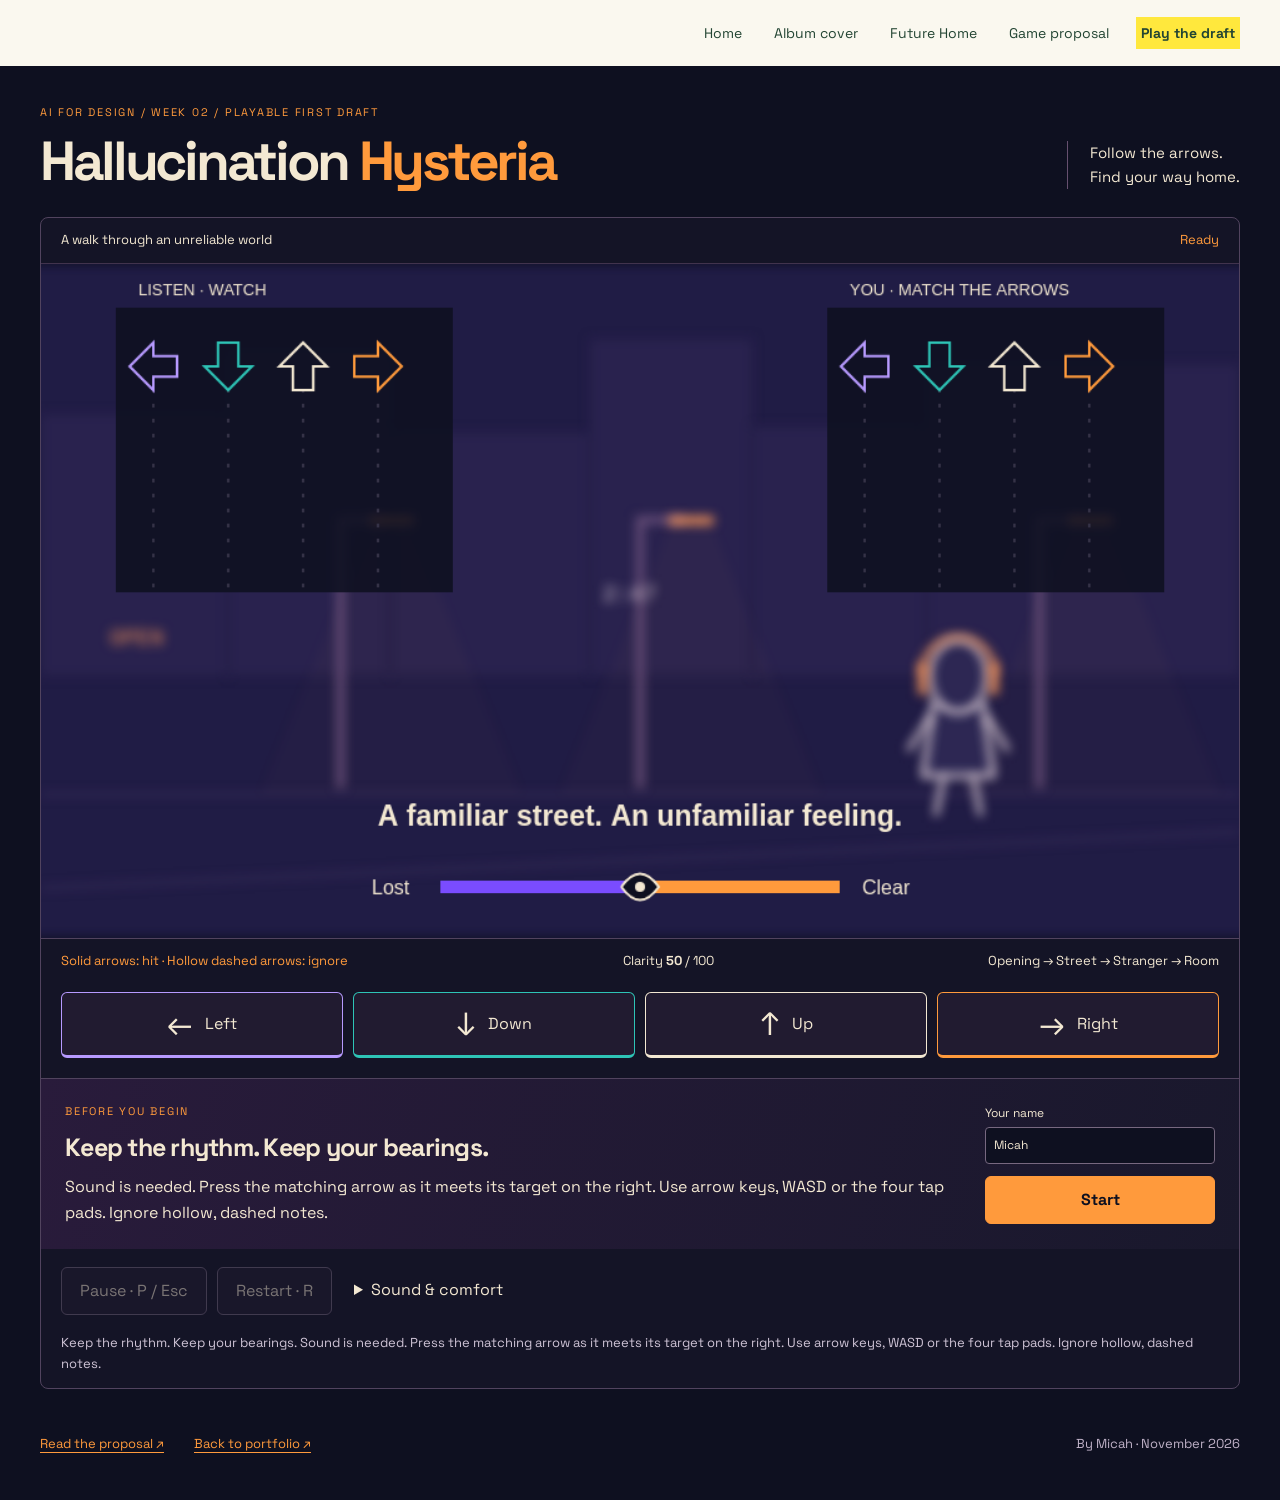
==== hallucination-hysteria-game/index.html @ 9bb0dd06 "Build audio-clock opening and Street stage with scoring and pause" ====
<!doctype html>
<html lang="en">
<head>
<meta charset="utf-8">
<meta name="viewport" content="width=device-width, initial-scale=1">
<title>Hallucination Hysteria · Play the first draft</title>
<link rel="icon" href="data:,">
<link rel="preconnect" href="https://fonts.googleapis.com">
<link rel="preconnect" href="https://fonts.gstatic.com" crossorigin>
<link href="https://fonts.googleapis.com/css2?family=Space+Grotesk:wght@400;500;700&amp;display=swap" rel="stylesheet">
<link rel="stylesheet" href="style.css">
<script defer src="rules.js"></script><script defer src="charts.js"></script><script defer src="app.js"></script>
</head>
<body>
<a class="skip" href="#game">Skip to game</a>
<nav class="portfolio" aria-label="Portfolio"><a href="../index.html">Home</a><a href="../album-cover.html">Album cover</a><a href="../future-home.html">Future Home</a><a href="../hallucination-hysteria.html">Game proposal</a><a href="index.html" aria-current="page">Play the draft</a></nav>
<main>
<header class="masthead"><div><p class="eyebrow">AI for Design / Week 02 / Playable first draft</p><h1>Hallucination <span>Hysteria</span></h1></div><p class="tagline">Follow the arrows.<br>Find your way home.</p></header>
<section id="game" aria-label="Hallucination Hysteria game">
<div class="game-top"><span id="stage-label">A walk through an unreliable world</span><span id="state-label">Ready</span></div>
<div class="stage-wrap"><canvas id="stage" width="960" height="540" aria-label="Game stage: caller on the left, your arrows on the right. Use the controls below.">A rhythm game with four arrow lanes. JavaScript and sound are needed to play.</canvas></div>
<div class="hud"><span id="judgment">Solid arrows: hit · Hollow dashed arrows: ignore</span><span>Clarity <strong id="clarity-number">50</strong> / 100</span><span id="progress">Opening → Street → Stranger → Room</span></div>
<div class="tap-pads" aria-label="Arrow controls"><button type="button" data-lane="0" aria-label="Left arrow"><span aria-hidden="true">←</span>Left</button><button type="button" data-lane="1" aria-label="Down arrow"><span aria-hidden="true">↓</span>Down</button><button type="button" data-lane="2" aria-label="Up arrow"><span aria-hidden="true">↑</span>Up</button><button type="button" data-lane="3" aria-label="Right arrow"><span aria-hidden="true">→</span>Right</button></div>
<div class="message" id="message"><div><p class="eyebrow" id="message-kicker">Before you begin</p><h2 id="message-title">Keep the rhythm. Keep your bearings.</h2><p id="message-text">Sound is needed. Press the matching arrow as it meets its target on the right. Use arrow keys, WASD or the four tap pads. Ignore hollow, dashed notes.</p></div><div class="message-actions"><label id="name-label">Your name <input id="player-name" maxlength="18" value="Micah" autocomplete="off"></label><button id="main-action" type="button" disabled>Start</button><button id="back-action" type="button" hidden>Back to title</button></div></div>
<div id="ending-credits" hidden></div>
<div class="toolbar"><button id="pause" type="button" disabled>Pause · P / Esc</button><button id="restart" type="button" disabled>Restart · R</button><details><summary>Sound &amp; comfort</summary><div class="settings"><label for="offset">Audio offset <output id="offset-value">0 ms</output><input id="offset" type="range" min="-200" max="200" step="5" value="0"></label><p>Positive values move notes later relative to the music. Adjust while paused or before playing.</p><label for="volume">Volume<input id="volume" type="range" min="0" max="100" value="55"></label><label class="check"><input id="reduced" type="checkbox"> Reduce scenery motion</label></div></details></div>
<p class="status" role="status" aria-live="polite" id="announcement"></p>
<noscript><p class="notice">Enable JavaScript to play. The concept, controls and credits below remain readable.</p></noscript>
</section>
<div id="project-content"></div>
<footer><a href="../hallucination-hysteria.html">Read the proposal ↗</a><a href="../index.html">Back to portfolio ↗</a><span>By Micah · November 2026</span></footer>
</main>
</body></html>
---- hallucination-hysteria-game/style.css ----
*{box-sizing:border-box} :root{color-scheme:dark;--night:#0e1020;--ink:#f3e8d2;--orange:#ff9a3c;--violet:#b79aff;--teal:#2ec4b6} body{margin:0;background:var(--night);color:var(--ink);font:16px/1.6 'Space Grotesk',system-ui,sans-serif} a{color:var(--orange);text-underline-offset:4px}button,input{font:inherit}button,summary{cursor:pointer}button{min-height:46px;background:#211b30;border:1px solid #776880;color:var(--ink);padding:10px 18px;border-radius:6px}button:hover:not(:disabled){border-color:var(--orange);background:#382638}button:disabled{opacity:.45;cursor:not-allowed}button:focus-visible,a:focus-visible,input:focus-visible,summary:focus-visible{outline:3px solid var(--teal);outline-offset:4px}[hidden]{display:none!important}.skip{position:fixed;top:-80px;z-index:50;background:var(--night);padding:12px}.skip:focus{top:0}.portfolio{display:flex;flex-wrap:wrap;justify-content:flex-end;gap:8px 22px;padding:17px max(24px,calc((100vw - 1200px)/2));background:#faf8ef;font-size:14px}.portfolio a{color:#234533;text-decoration:none;padding:5px}.portfolio a[aria-current]{background:#ffe83d;font-weight:700}main{width:min(1200px,calc(100% - 48px));margin:auto}.masthead{display:flex;justify-content:space-between;align-items:end;gap:24px;padding:38px 0 28px}.eyebrow{font-size:11px;text-transform:uppercase;letter-spacing:.16em;color:var(--orange);margin:0 0 12px}h1{font-size:clamp(32px,4.3vw,62px);letter-spacing:-.06em;line-height:1;margin:0}h1 span{color:var(--orange)}.tagline{margin:0;border-left:1px solid #66506f;padding-left:22px;font-size:15px}h2{font-size:25px;line-height:1.2;letter-spacing:-.03em;margin:0 0 12px}p{margin:0 0 16px}#game{border:1px solid #51435e;border-radius:8px;background:#141426;overflow:hidden}.game-top{display:flex;justify-content:space-between;gap:12px;padding:12px 20px;font-size:13px;border-bottom:1px solid #41334d}#state-label{color:var(--orange)}.stage-wrap{aspect-ratio:16/9;background:#0e1020}canvas{display:block;width:100%;height:100%}.hud{display:flex;justify-content:space-between;flex-wrap:wrap;gap:8px 16px;padding:12px 20px;border-top:1px solid #51435e;font-size:13px}#judgment{color:var(--orange)}.tap-pads{display:grid;grid-template-columns:repeat(4,1fr);gap:10px;padding:8px 20px 20px}.tap-pads button{touch-action:none;user-select:none;min-height:66px;display:flex;justify-content:center;align-items:center;gap:12px;border-bottom-width:3px}.tap-pads span{font-size:32px;line-height:1}.tap-pads button:nth-child(1){border-color:var(--violet)}.tap-pads button:nth-child(2){border-color:var(--teal)}.tap-pads button:nth-child(3){border-color:var(--ink)}.tap-pads button:nth-child(4){border-color:var(--orange)}.tap-pads button.held{background:#51405e;transform:translateY(2px)}.message{padding:24px;background:linear-gradient(110deg,#291b3b,#19182c);display:grid;grid-template-columns:1fr 230px;gap:30px;border-top:1px solid #51435e}.message p:last-child{margin:0}.message-actions{display:flex;flex-direction:column;justify-content:center;gap:12px}#main-action{background:var(--orange);color:var(--night);border-color:var(--orange);font-weight:700}#name-label{font-size:12px}#player-name{display:block;width:100%;background:#0e1020;color:var(--ink);border:1px solid #776880;border-radius:4px;padding:8px;margin-top:4px}.toolbar{display:flex;flex-wrap:wrap;align-items:flex-start;gap:10px;padding:18px 20px}.toolbar details{flex:1;min-width:180px}.toolbar summary{padding:10px 12px}.settings{padding:16px;background:#21172d;max-width:440px}.settings label{display:block}.settings input[type=range]{width:100%;accent-color:var(--orange);min-height:36px}.settings p{font-size:12px;color:#cfc4d6}.check{display:flex!important;gap:10px;align-items:center}#offset-value{float:right}.status{font-size:13px;margin:0;padding:0 20px 14px;color:#cfc4d6}.notice{padding:20px}.project-grid{display:grid;grid-template-columns:1fr 1fr;gap:30px;margin:55px 0}.project-grid section{border-top:1px solid #51435e;padding-top:24px;min-width:0}.project-grid p,.project-grid li{color:#d6ccdf}.placeholder{border:1px dashed #a88dbc;padding:18px;background:#21172d}.credits{padding:24px;background:#171728;border:1px solid #51435e;margin:24px 0;overflow-wrap:anywhere}.credits p{font-size:14px;margin:8px 0}.credits small{color:#cfc4d6}#ending-credits{margin:20px}footer{display:flex;flex-wrap:wrap;gap:18px 30px;margin:45px 0;font-size:13px}footer span{margin-left:auto;color:#bfb1c7}@media(max-width:600px){main{width:calc(100% - 24px)}.portfolio{justify-content:flex-start;padding:12px;gap:4px 10px;font-size:12px}.masthead{display:block;padding:26px 0 20px}.tagline{display:none}h1{font-size:36px}h1 span{display:block}.game-top{padding:10px;font-size:12px}.hud{padding:10px;font-size:12px}.hud #progress{width:100%}.tap-pads{gap:6px;padding:6px 10px 12px}.tap-pads button{padding:6px;min-height:66px;flex-direction:column;gap:2px;font-size:12px}.tap-pads span{font-size:28px}.message{display:block;padding:18px}.message-actions{margin-top:20px}h2{font-size:22px}.toolbar{padding:12px;gap:8px}.toolbar button{font-size:13px;padding:8px 12px}.project-grid{grid-template-columns:1fr;gap:26px;margin:35px 0}footer span{margin:0}.eyebrow{font-size:10px}}@media(prefers-reduced-motion:reduce){*{scroll-behavior:auto!important}}
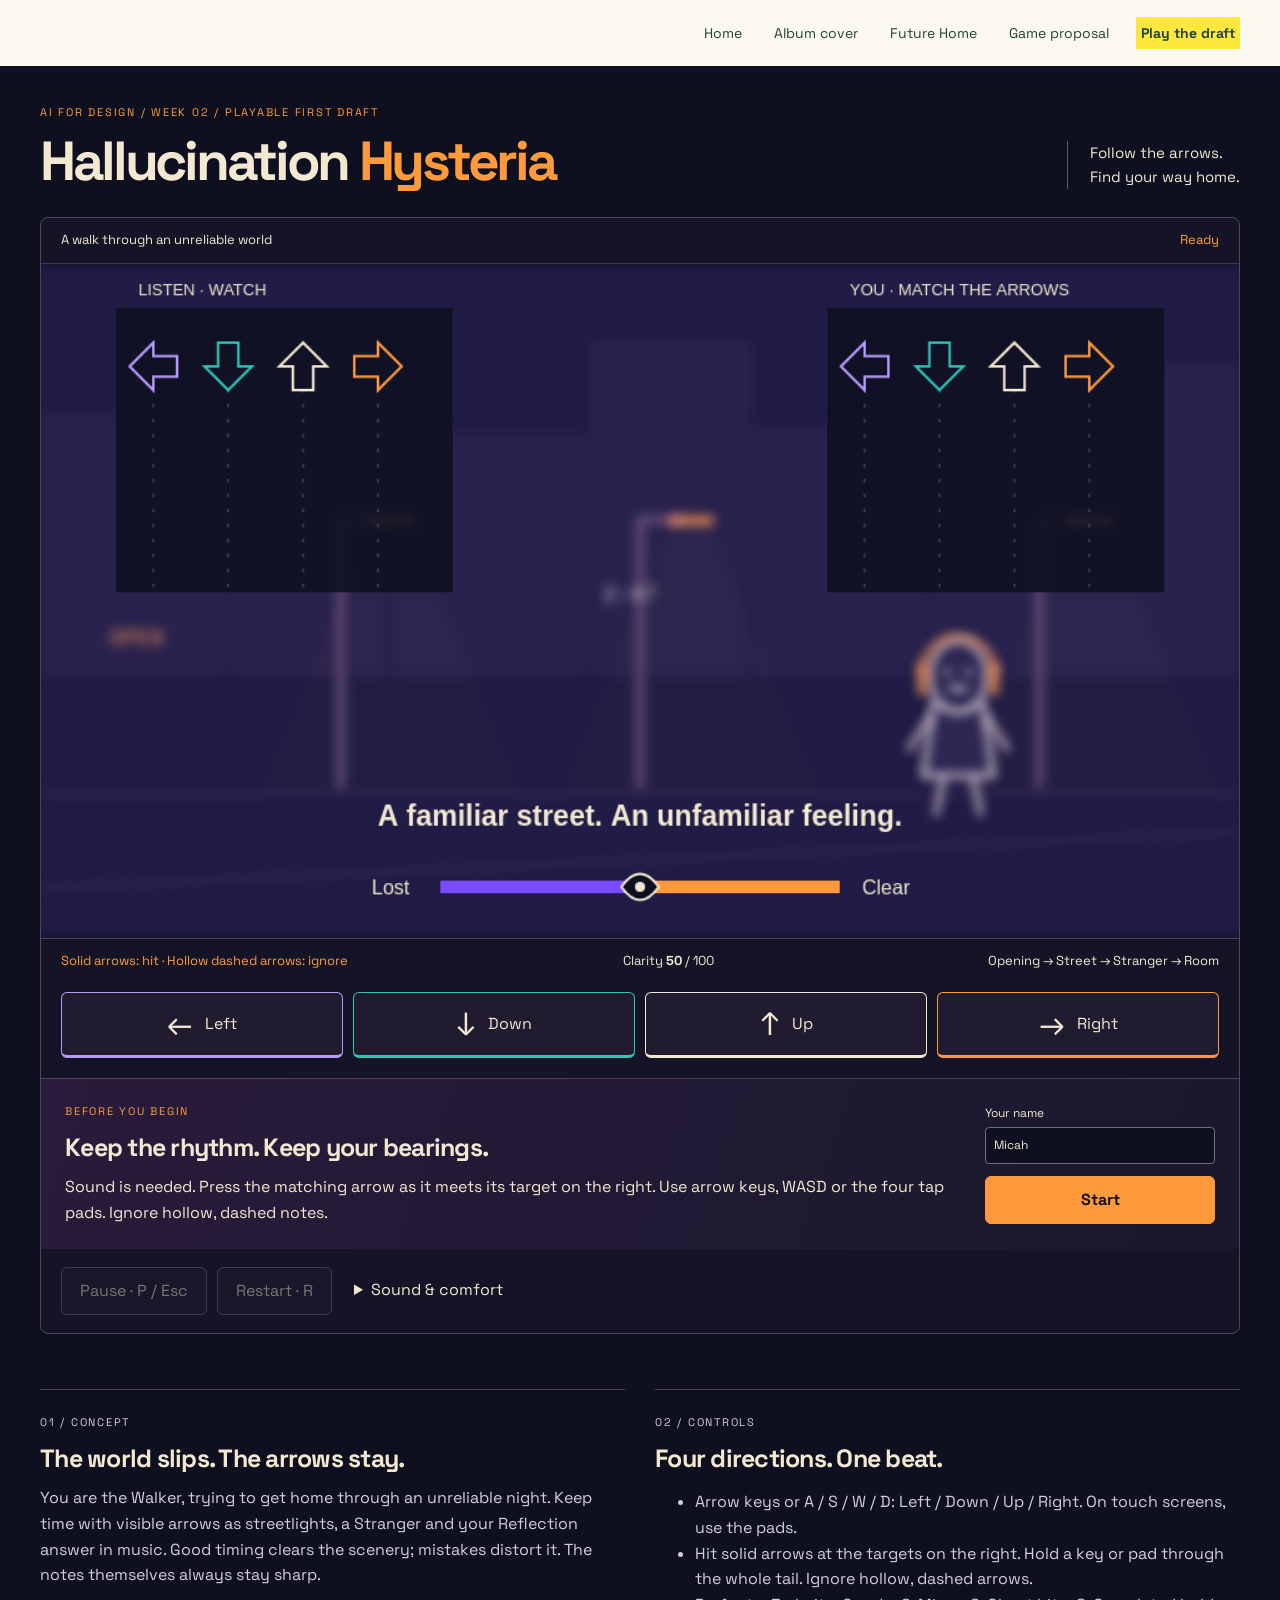
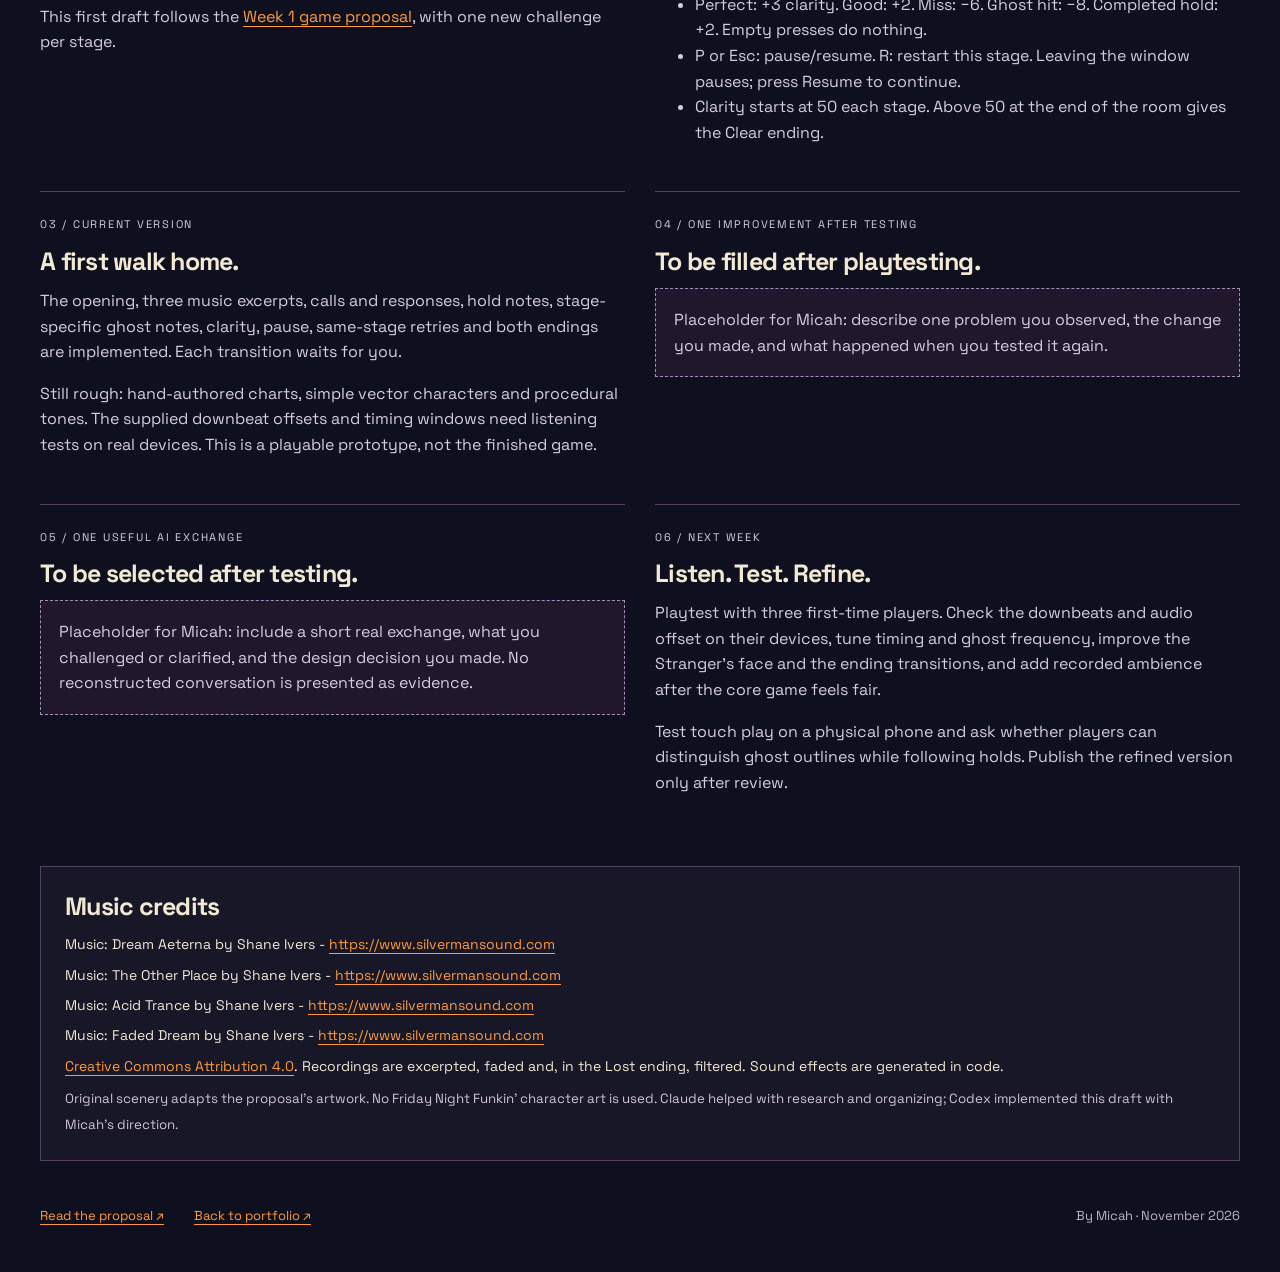
==== commit 604ebd8a: "Integrate Week 2 project page, portfolio links and verified local checks" ====
--- a/hallucination-hysteria-game/index.html
+++ b/hallucination-hysteria-game/index.html
@@ -20,14 +20,27 @@
 <div class="game-top"><span id="stage-label">A walk through an unreliable world</span><span id="state-label">Ready</span></div>
 <div class="stage-wrap"><canvas id="stage" width="960" height="540" aria-label="Game stage: caller on the left, your arrows on the right. Use the controls below.">A rhythm game with four arrow lanes. JavaScript and sound are needed to play.</canvas></div>
 <div class="hud"><span id="judgment">Solid arrows: hit · Hollow dashed arrows: ignore</span><span>Clarity <strong id="clarity-number">50</strong> / 100</span><span id="progress">Opening → Street → Stranger → Room</span></div>
-<div class="tap-pads" aria-label="Arrow controls"><button type="button" data-lane="0" aria-label="Left arrow"><span aria-hidden="true">←</span>Left</button><button type="button" data-lane="1" aria-label="Down arrow"><span aria-hidden="true">↓</span>Down</button><button type="button" data-lane="2" aria-label="Up arrow"><span aria-hidden="true">↑</span>Up</button><button type="button" data-lane="3" aria-label="Right arrow"><span aria-hidden="true">→</span>Right</button></div>
+<div class="tap-pads" role="group" aria-label="Arrow controls"><button type="button" data-lane="0" aria-label="Left arrow"><span aria-hidden="true">←</span>Left</button><button type="button" data-lane="1" aria-label="Down arrow"><span aria-hidden="true">↓</span>Down</button><button type="button" data-lane="2" aria-label="Up arrow"><span aria-hidden="true">↑</span>Up</button><button type="button" data-lane="3" aria-label="Right arrow"><span aria-hidden="true">→</span>Right</button></div>
 <div class="message" id="message"><div><p class="eyebrow" id="message-kicker">Before you begin</p><h2 id="message-title">Keep the rhythm. Keep your bearings.</h2><p id="message-text">Sound is needed. Press the matching arrow as it meets its target on the right. Use arrow keys, WASD or the four tap pads. Ignore hollow, dashed notes.</p></div><div class="message-actions"><label id="name-label">Your name <input id="player-name" maxlength="18" value="Micah" autocomplete="off"></label><button id="main-action" type="button" disabled>Start</button><button id="back-action" type="button" hidden>Back to title</button></div></div>
 <div id="ending-credits" hidden></div>
-<div class="toolbar"><button id="pause" type="button" disabled>Pause · P / Esc</button><button id="restart" type="button" disabled>Restart · R</button><details><summary>Sound &amp; comfort</summary><div class="settings"><label for="offset">Audio offset <output id="offset-value">0 ms</output><input id="offset" type="range" min="-200" max="200" step="5" value="0"></label><p>Positive values move notes later relative to the music. Adjust while paused or before playing.</p><label for="volume">Volume<input id="volume" type="range" min="0" max="100" value="55"></label><label class="check"><input id="reduced" type="checkbox"> Reduce scenery motion</label></div></details></div>
+<div class="toolbar"><button id="pause" type="button" disabled>Pause · P / Esc</button><button id="restart" type="button" disabled>Restart · R</button><details><summary>Sound &amp; comfort</summary><div class="settings"><output id="offset-value" for="offset">0 ms</output><label for="offset">Audio offset<input id="offset" type="range" min="-200" max="200" step="5" value="0"></label><p>Positive values move notes later relative to the music. Adjust while paused or before playing.</p><label for="volume">Volume<input id="volume" type="range" min="0" max="100" value="55"></label><label class="check"><input id="reduced" type="checkbox"> Reduce scenery motion</label></div></details></div>
 <p class="status" role="status" aria-live="polite" id="announcement"></p>
 <noscript><p class="notice">Enable JavaScript to play. The concept, controls and credits below remain readable.</p></noscript>
 </section>
-<div id="project-content"></div>
+<div class="project-grid">
+<section><p class="eyebrow">01 / Concept</p><h2>The world slips. The arrows stay.</h2><p>You are the Walker, trying to get home through an unreliable night. Keep time with visible arrows as streetlights, a Stranger and your Reflection answer in music. Good timing clears the scenery; mistakes distort it. The notes themselves always stay sharp.</p><p>This first draft follows the <a href="../hallucination-hysteria.html">Week 1 game proposal</a>, with one new challenge per stage.</p></section>
+<section><p class="eyebrow">02 / Controls</p><h2>Four directions. One beat.</h2><ul><li>Arrow keys or A / S / W / D: Left / Down / Up / Right. On touch screens, use the pads.</li><li>Hit solid arrows at the targets on the right. Hold a key or pad through the whole tail. Ignore hollow, dashed arrows.</li><li>Perfect: +3 clarity. Good: +2. Miss: −6. Ghost hit: −8. Completed hold: +2. Empty presses do nothing.</li><li>P or Esc: pause/resume. R: restart this stage. Leaving the window pauses; press Resume to continue.</li><li>Clarity starts at 50 each stage. Above 50 at the end of the room gives the Clear ending.</li></ul></section>
+<section><p class="eyebrow">03 / Current version</p><h2>A first walk home.</h2><p>The opening, three music excerpts, calls and responses, hold notes, stage-specific ghost notes, clarity, pause, same-stage retries and both endings are implemented. Each transition waits for you.</p><p>Still rough: hand-authored charts, simple vector characters and procedural tones. The supplied downbeat offsets and timing windows need listening tests on real devices. This is a playable prototype, not the finished game.</p></section>
+<section><p class="eyebrow">04 / One improvement after testing</p><h2>To be filled after playtesting.</h2><p class="placeholder">Placeholder for Micah: describe one problem you observed, the change you made, and what happened when you tested it again.</p></section>
+<section><p class="eyebrow">05 / One useful AI exchange</p><h2>To be selected after testing.</h2><p class="placeholder">Placeholder for Micah: include a short real exchange, what you challenged or clarified, and the design decision you made. No reconstructed conversation is presented as evidence.</p></section>
+<section><p class="eyebrow">06 / Next week</p><h2>Listen. Test. Refine.</h2><p>Playtest with three first-time players. Check the downbeats and audio offset on their devices, tune timing and ghost frequency, improve the Stranger’s face and the ending transitions, and add recorded ambience after the core game feels fair.</p><p>Test touch play on a physical phone and ask whether players can distinguish ghost outlines while following holds. Publish the refined version only after review.</p></section>
+</div><section class="credits" id="music-credits"><h2>Music credits</h2>
+<p>Music: Dream Aeterna by Shane Ivers - <a href="https://www.silvermansound.com">https://www.silvermansound.com</a></p>
+<p>Music: The Other Place by Shane Ivers - <a href="https://www.silvermansound.com">https://www.silvermansound.com</a></p>
+<p>Music: Acid Trance by Shane Ivers - <a href="https://www.silvermansound.com">https://www.silvermansound.com</a></p>
+<p>Music: Faded Dream by Shane Ivers - <a href="https://www.silvermansound.com">https://www.silvermansound.com</a></p>
+<p><a href="https://creativecommons.org/licenses/by/4.0/">Creative Commons Attribution 4.0</a>. Recordings are excerpted, faded and, in the Lost ending, filtered. Sound effects are generated in code.</p>
+<small>Original scenery adapts the proposal’s artwork. No Friday Night Funkin’ character art is used. Claude helped with research and organizing; Codex implemented this draft with Micah’s direction.</small></section>
 <footer><a href="../hallucination-hysteria.html">Read the proposal ↗</a><a href="../index.html">Back to portfolio ↗</a><span>By Micah · November 2026</span></footer>
 </main>
 </body></html>
--- a/hallucination-hysteria-game/style.css
+++ b/hallucination-hysteria-game/style.css
@@ -1 +1,3 @@
 *{box-sizing:border-box} :root{color-scheme:dark;--night:#0e1020;--ink:#f3e8d2;--orange:#ff9a3c;--violet:#b79aff;--teal:#2ec4b6} body{margin:0;background:var(--night);color:var(--ink);font:16px/1.6 'Space Grotesk',system-ui,sans-serif} a{color:var(--orange);text-underline-offset:4px}button,input{font:inherit}button,summary{cursor:pointer}button{min-height:46px;background:#211b30;border:1px solid #776880;color:var(--ink);padding:10px 18px;border-radius:6px}button:hover:not(:disabled){border-color:var(--orange);background:#382638}button:disabled{opacity:.45;cursor:not-allowed}button:focus-visible,a:focus-visible,input:focus-visible,summary:focus-visible{outline:3px solid var(--teal);outline-offset:4px}[hidden]{display:none!important}.skip{position:fixed;top:-80px;z-index:50;background:var(--night);padding:12px}.skip:focus{top:0}.portfolio{display:flex;flex-wrap:wrap;justify-content:flex-end;gap:8px 22px;padding:17px max(24px,calc((100vw - 1200px)/2));background:#faf8ef;font-size:14px}.portfolio a{color:#234533;text-decoration:none;padding:5px}.portfolio a[aria-current]{background:#ffe83d;font-weight:700}main{width:min(1200px,calc(100% - 48px));margin:auto}.masthead{display:flex;justify-content:space-between;align-items:end;gap:24px;padding:38px 0 28px}.eyebrow{font-size:11px;text-transform:uppercase;letter-spacing:.16em;color:var(--orange);margin:0 0 12px}h1{font-size:clamp(32px,4.3vw,62px);letter-spacing:-.06em;line-height:1;margin:0}h1 span{color:var(--orange)}.tagline{margin:0;border-left:1px solid #66506f;padding-left:22px;font-size:15px}h2{font-size:25px;line-height:1.2;letter-spacing:-.03em;margin:0 0 12px}p{margin:0 0 16px}#game{border:1px solid #51435e;border-radius:8px;background:#141426;overflow:hidden}.game-top{display:flex;justify-content:space-between;gap:12px;padding:12px 20px;font-size:13px;border-bottom:1px solid #41334d}#state-label{color:var(--orange)}.stage-wrap{aspect-ratio:16/9;background:#0e1020}canvas{display:block;width:100%;height:100%}.hud{display:flex;justify-content:space-between;flex-wrap:wrap;gap:8px 16px;padding:12px 20px;border-top:1px solid #51435e;font-size:13px}#judgment{color:var(--orange)}.tap-pads{display:grid;grid-template-columns:repeat(4,1fr);gap:10px;padding:8px 20px 20px}.tap-pads button{touch-action:none;user-select:none;min-height:66px;display:flex;justify-content:center;align-items:center;gap:12px;border-bottom-width:3px}.tap-pads span{font-size:32px;line-height:1}.tap-pads button:nth-child(1){border-color:var(--violet)}.tap-pads button:nth-child(2){border-color:var(--teal)}.tap-pads button:nth-child(3){border-color:var(--ink)}.tap-pads button:nth-child(4){border-color:var(--orange)}.tap-pads button.held{background:#51405e;transform:translateY(2px)}.message{padding:24px;background:linear-gradient(110deg,#291b3b,#19182c);display:grid;grid-template-columns:1fr 230px;gap:30px;border-top:1px solid #51435e}.message p:last-child{margin:0}.message-actions{display:flex;flex-direction:column;justify-content:center;gap:12px}#main-action{background:var(--orange);color:var(--night);border-color:var(--orange);font-weight:700}#name-label{font-size:12px}#player-name{display:block;width:100%;background:#0e1020;color:var(--ink);border:1px solid #776880;border-radius:4px;padding:8px;margin-top:4px}.toolbar{display:flex;flex-wrap:wrap;align-items:flex-start;gap:10px;padding:18px 20px}.toolbar details{flex:1;min-width:180px}.toolbar summary{padding:10px 12px}.settings{padding:16px;background:#21172d;max-width:440px}.settings label{display:block}.settings input[type=range]{width:100%;accent-color:var(--orange);min-height:36px}.settings p{font-size:12px;color:#cfc4d6}.check{display:flex!important;gap:10px;align-items:center}#offset-value{float:right}.status{font-size:13px;margin:0;padding:0 20px 14px;color:#cfc4d6}.notice{padding:20px}.project-grid{display:grid;grid-template-columns:1fr 1fr;gap:30px;margin:55px 0}.project-grid section{border-top:1px solid #51435e;padding-top:24px;min-width:0}.project-grid p,.project-grid li{color:#d6ccdf}.placeholder{border:1px dashed #a88dbc;padding:18px;background:#21172d}.credits{padding:24px;background:#171728;border:1px solid #51435e;margin:24px 0;overflow-wrap:anywhere}.credits p{font-size:14px;margin:8px 0}.credits small{color:#cfc4d6}#ending-credits{margin:20px}footer{display:flex;flex-wrap:wrap;gap:18px 30px;margin:45px 0;font-size:13px}footer span{margin-left:auto;color:#bfb1c7}@media(max-width:600px){main{width:calc(100% - 24px)}.portfolio{justify-content:flex-start;padding:12px;gap:4px 10px;font-size:12px}.masthead{display:block;padding:26px 0 20px}.tagline{display:none}h1{font-size:36px}h1 span{display:block}.game-top{padding:10px;font-size:12px}.hud{padding:10px;font-size:12px}.hud #progress{width:100%}.tap-pads{gap:6px;padding:6px 10px 12px}.tap-pads button{padding:6px;min-height:66px;flex-direction:column;gap:2px;font-size:12px}.tap-pads span{font-size:28px}.message{display:block;padding:18px}.message-actions{margin-top:20px}h2{font-size:22px}.toolbar{padding:12px;gap:8px}.toolbar button{font-size:13px;padding:8px 12px}.project-grid{grid-template-columns:1fr;gap:26px;margin:35px 0}footer span{margin:0}.eyebrow{font-size:10px}}@media(prefers-reduced-motion:reduce){*{scroll-behavior:auto!important}}
+
+#game{scroll-margin-top:12px}.status{position:absolute;width:1px;height:1px;margin:-1px;padding:0;overflow:hidden;clip-path:inset(50%);white-space:nowrap}
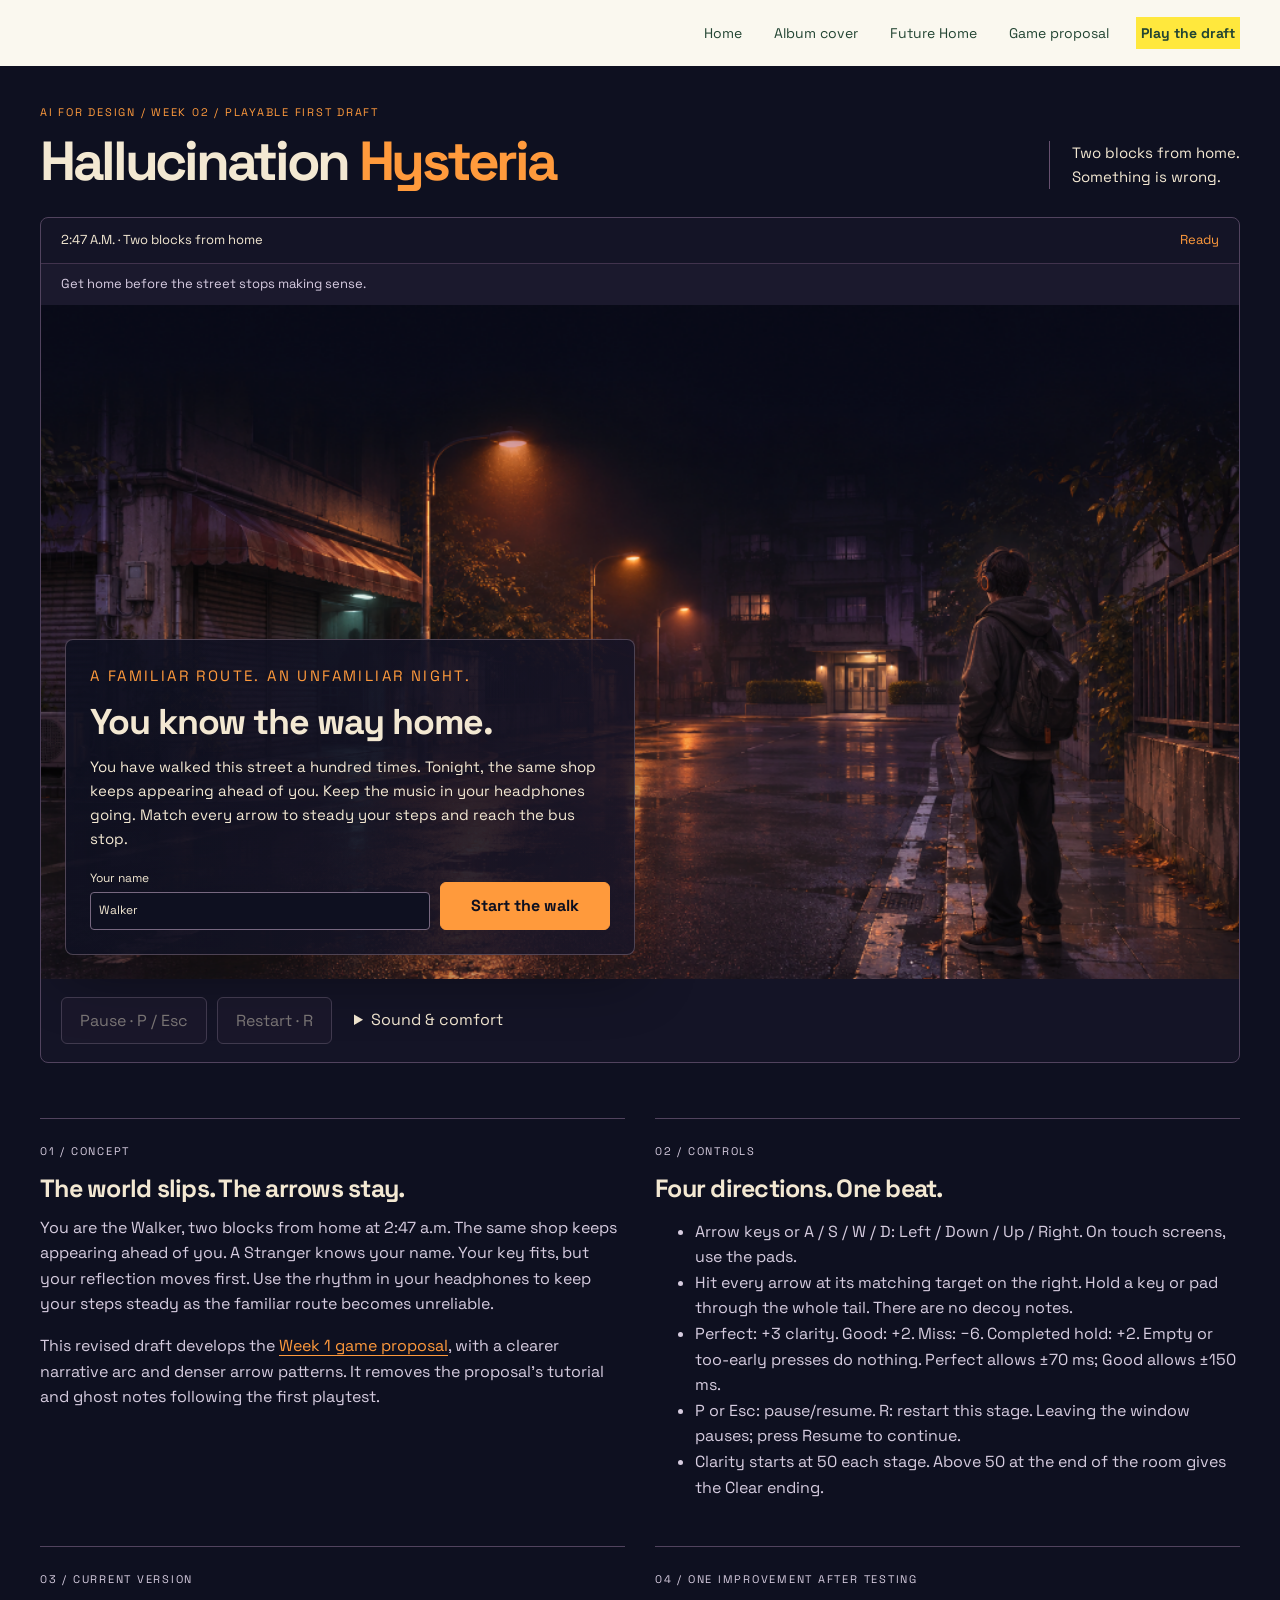
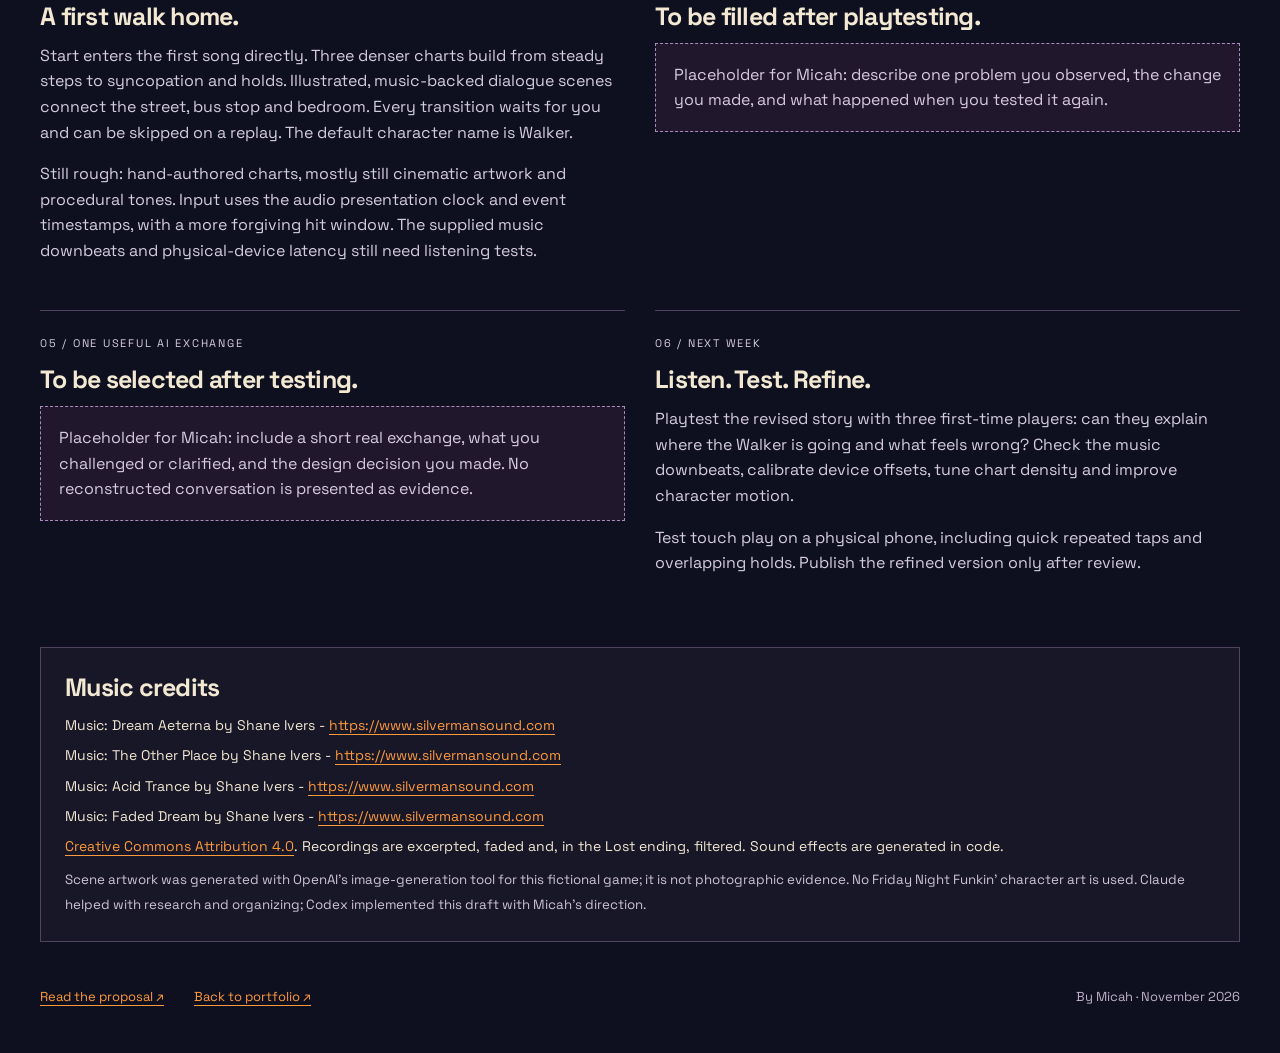
==== commit b286c475: "Revise game story, cinematic scenes and rhythm pacing" ====
--- a/hallucination-hysteria-game/index.html
+++ b/hallucination-hysteria-game/index.html
@@ -1,4 +1,4 @@
-<!doctype html>
+<!DOCTYPE html>
 <html lang="en">
 <head>
 <meta charset="utf-8">
@@ -15,32 +15,32 @@
 <a class="skip" href="#game">Skip to game</a>
 <nav class="portfolio" aria-label="Portfolio"><a href="../index.html">Home</a><a href="../album-cover.html">Album cover</a><a href="../future-home.html">Future Home</a><a href="../hallucination-hysteria.html">Game proposal</a><a href="index.html" aria-current="page">Play the draft</a></nav>
 <main>
-<header class="masthead"><div><p class="eyebrow">AI for Design / Week 02 / Playable first draft</p><h1>Hallucination <span>Hysteria</span></h1></div><p class="tagline">Follow the arrows.<br>Find your way home.</p></header>
+<header class="masthead"><div><p class="eyebrow">AI for Design / Week 02 / Playable first draft</p><h1>Hallucination <span>Hysteria</span></h1></div><p class="tagline">Two blocks from home.<br>Something is wrong.</p></header>
 <section id="game" aria-label="Hallucination Hysteria game">
-<div class="game-top"><span id="stage-label">A walk through an unreliable world</span><span id="state-label">Ready</span></div>
-<div class="stage-wrap"><canvas id="stage" width="960" height="540" aria-label="Game stage: caller on the left, your arrows on the right. Use the controls below.">A rhythm game with four arrow lanes. JavaScript and sound are needed to play.</canvas></div>
-<div class="hud"><span id="judgment">Solid arrows: hit · Hollow dashed arrows: ignore</span><span>Clarity <strong id="clarity-number">50</strong> / 100</span><span id="progress">Opening → Street → Stranger → Room</span></div>
+<div class="game-top"><span id="stage-label">2:47 A.M. · Two blocks from home</span><span id="state-label">Ready</span></div>
+<p class="objective" id="objective">Get home before the street stops making sense.</p><div class="stage-wrap"><canvas role="img" id="stage" width="960" height="540" aria-label="Game stage: caller on the left, your arrows on the right. Use the controls below.">A rhythm game with four arrow lanes. JavaScript and sound are needed to play.</canvas><div class="message" id="message"><div><p class="eyebrow" id="message-kicker">Before you begin</p><h2 id="message-title">You know the way home.</h2><p id="message-text">Sound is needed. Match every arrow on the right using arrow keys, WASD or the pads. Hold long notes to the end of their tails. Start goes straight into the first song.</p></div><div id="story-details" class="story-dialogue" hidden><strong id="story-speaker"></strong><p id="story-line"></p></div><div class="message-actions"><label id="name-label">Your name <input type="text" id="player-name" maxlength="18" value="Walker" autocomplete="off"></label><button id="main-action" type="button" disabled>Start the walk</button><button id="skip-story" type="button" hidden>Skip to song</button><button id="back-action" type="button" hidden>Back to title</button></div></div>
+</div>
+<div class="journey-track" aria-hidden="true"><span id="journey-fill"></span></div><div class="dialogue-bar"><strong id="dialogue-speaker">WALKER</strong><p id="dialogue-line">The bus stop is two blocks away.</p></div><div class="hud"><span id="judgment">Hit every arrow · Hold the tails</span><span>Clarity <strong id="clarity-number">50</strong> / 100</span><span id="progress">Street → Stranger → Home</span></div>
 <div class="tap-pads" role="group" aria-label="Arrow controls"><button type="button" data-lane="0" aria-label="Left arrow"><span aria-hidden="true">←</span>Left</button><button type="button" data-lane="1" aria-label="Down arrow"><span aria-hidden="true">↓</span>Down</button><button type="button" data-lane="2" aria-label="Up arrow"><span aria-hidden="true">↑</span>Up</button><button type="button" data-lane="3" aria-label="Right arrow"><span aria-hidden="true">→</span>Right</button></div>
-<div class="message" id="message"><div><p class="eyebrow" id="message-kicker">Before you begin</p><h2 id="message-title">Keep the rhythm. Keep your bearings.</h2><p id="message-text">Sound is needed. Press the matching arrow as it meets its target on the right. Use arrow keys, WASD or the four tap pads. Ignore hollow, dashed notes.</p></div><div class="message-actions"><label id="name-label">Your name <input id="player-name" maxlength="18" value="Micah" autocomplete="off"></label><button id="main-action" type="button" disabled>Start</button><button id="back-action" type="button" hidden>Back to title</button></div></div>
 <div id="ending-credits" hidden></div>
-<div class="toolbar"><button id="pause" type="button" disabled>Pause · P / Esc</button><button id="restart" type="button" disabled>Restart · R</button><details><summary>Sound &amp; comfort</summary><div class="settings"><output id="offset-value" for="offset">0 ms</output><label for="offset">Audio offset<input id="offset" type="range" min="-200" max="200" step="5" value="0"></label><p>Positive values move notes later relative to the music. Adjust while paused or before playing.</p><label for="volume">Volume<input id="volume" type="range" min="0" max="100" value="55"></label><label class="check"><input id="reduced" type="checkbox"> Reduce scenery motion</label></div></details></div>
+<div class="toolbar"><button id="pause" type="button" disabled>Pause · P / Esc</button><button id="restart" type="button" disabled>Restart · R</button><details><summary>Sound &amp; comfort</summary><div class="settings"><output id="offset-value" for="offset">0 ms</output><label>Audio offset<input id="offset" type="range" min="-200" max="200" step="5" value="0"></label><p>Positive values move notes later relative to the music. Adjust while paused or before playing.</p><label>Volume<input id="volume" type="range" min="0" max="100" value="55"></label><label class="check"><input id="reduced" type="checkbox"> Reduce scenery motion</label></div></details></div>
 <p class="status" role="status" aria-live="polite" id="announcement"></p>
 <noscript><p class="notice">Enable JavaScript to play. The concept, controls and credits below remain readable.</p></noscript>
 </section>
 <div class="project-grid">
-<section><p class="eyebrow">01 / Concept</p><h2>The world slips. The arrows stay.</h2><p>You are the Walker, trying to get home through an unreliable night. Keep time with visible arrows as streetlights, a Stranger and your Reflection answer in music. Good timing clears the scenery; mistakes distort it. The notes themselves always stay sharp.</p><p>This first draft follows the <a href="../hallucination-hysteria.html">Week 1 game proposal</a>, with one new challenge per stage.</p></section>
-<section><p class="eyebrow">02 / Controls</p><h2>Four directions. One beat.</h2><ul><li>Arrow keys or A / S / W / D: Left / Down / Up / Right. On touch screens, use the pads.</li><li>Hit solid arrows at the targets on the right. Hold a key or pad through the whole tail. Ignore hollow, dashed arrows.</li><li>Perfect: +3 clarity. Good: +2. Miss: −6. Ghost hit: −8. Completed hold: +2. Empty presses do nothing.</li><li>P or Esc: pause/resume. R: restart this stage. Leaving the window pauses; press Resume to continue.</li><li>Clarity starts at 50 each stage. Above 50 at the end of the room gives the Clear ending.</li></ul></section>
-<section><p class="eyebrow">03 / Current version</p><h2>A first walk home.</h2><p>The opening, three music excerpts, calls and responses, hold notes, stage-specific ghost notes, clarity, pause, same-stage retries and both endings are implemented. Each transition waits for you.</p><p>Still rough: hand-authored charts, simple vector characters and procedural tones. The supplied downbeat offsets and timing windows need listening tests on real devices. This is a playable prototype, not the finished game.</p></section>
+<section><p class="eyebrow">01 / Concept</p><h2>The world slips. The arrows stay.</h2><p>You are the Walker, two blocks from home at 2:47 a.m. The same shop keeps appearing ahead of you. A Stranger knows your name. Your key fits, but your reflection moves first. Use the rhythm in your headphones to keep your steps steady as the familiar route becomes unreliable.</p><p>This revised draft develops the <a href="../hallucination-hysteria.html">Week 1 game proposal</a>, with a clearer narrative arc and denser arrow patterns. It removes the proposal’s tutorial and ghost notes following the first playtest.</p></section>
+<section><p class="eyebrow">02 / Controls</p><h2>Four directions. One beat.</h2><ul><li>Arrow keys or A / S / W / D: Left / Down / Up / Right. On touch screens, use the pads.</li><li>Hit every arrow at its matching target on the right. Hold a key or pad through the whole tail. There are no decoy notes.</li><li>Perfect: +3 clarity. Good: +2. Miss: −6. Completed hold: +2. Empty or too-early presses do nothing. Perfect allows ±70 ms; Good allows ±150 ms.</li><li>P or Esc: pause/resume. R: restart this stage. Leaving the window pauses; press Resume to continue.</li><li>Clarity starts at 50 each stage. Above 50 at the end of the room gives the Clear ending.</li></ul></section>
+<section><p class="eyebrow">03 / Current version</p><h2>A first walk home.</h2><p>Start enters the first song directly. Three denser charts build from steady steps to syncopation and holds. Illustrated, music-backed dialogue scenes connect the street, bus stop and bedroom. Every transition waits for you and can be skipped on a replay. The default character name is Walker.</p><p>Still rough: hand-authored charts, mostly still cinematic artwork and procedural tones. Input uses the audio presentation clock and event timestamps, with a more forgiving hit window. The supplied music downbeats and physical-device latency still need listening tests.</p></section>
 <section><p class="eyebrow">04 / One improvement after testing</p><h2>To be filled after playtesting.</h2><p class="placeholder">Placeholder for Micah: describe one problem you observed, the change you made, and what happened when you tested it again.</p></section>
 <section><p class="eyebrow">05 / One useful AI exchange</p><h2>To be selected after testing.</h2><p class="placeholder">Placeholder for Micah: include a short real exchange, what you challenged or clarified, and the design decision you made. No reconstructed conversation is presented as evidence.</p></section>
-<section><p class="eyebrow">06 / Next week</p><h2>Listen. Test. Refine.</h2><p>Playtest with three first-time players. Check the downbeats and audio offset on their devices, tune timing and ghost frequency, improve the Stranger’s face and the ending transitions, and add recorded ambience after the core game feels fair.</p><p>Test touch play on a physical phone and ask whether players can distinguish ghost outlines while following holds. Publish the refined version only after review.</p></section>
+<section><p class="eyebrow">06 / Next week</p><h2>Listen. Test. Refine.</h2><p>Playtest the revised story with three first-time players: can they explain where the Walker is going and what feels wrong? Check the music downbeats, calibrate device offsets, tune chart density and improve character motion.</p><p>Test touch play on a physical phone, including quick repeated taps and overlapping holds. Publish the refined version only after review.</p></section>
 </div><section class="credits" id="music-credits"><h2>Music credits</h2>
 <p>Music: Dream Aeterna by Shane Ivers - <a href="https://www.silvermansound.com">https://www.silvermansound.com</a></p>
 <p>Music: The Other Place by Shane Ivers - <a href="https://www.silvermansound.com">https://www.silvermansound.com</a></p>
 <p>Music: Acid Trance by Shane Ivers - <a href="https://www.silvermansound.com">https://www.silvermansound.com</a></p>
 <p>Music: Faded Dream by Shane Ivers - <a href="https://www.silvermansound.com">https://www.silvermansound.com</a></p>
 <p><a href="https://creativecommons.org/licenses/by/4.0/">Creative Commons Attribution 4.0</a>. Recordings are excerpted, faded and, in the Lost ending, filtered. Sound effects are generated in code.</p>
-<small>Original scenery adapts the proposal’s artwork. No Friday Night Funkin’ character art is used. Claude helped with research and organizing; Codex implemented this draft with Micah’s direction.</small></section>
+<small>Scene artwork was generated with OpenAI’s image-generation tool for this fictional game; it is not photographic evidence. No Friday Night Funkin’ character art is used. Claude helped with research and organizing; Codex implemented this draft with Micah’s direction.</small></section>
 <footer><a href="../hallucination-hysteria.html">Read the proposal ↗</a><a href="../index.html">Back to portfolio ↗</a><span>By Micah · November 2026</span></footer>
 </main>
 </body></html>
--- a/hallucination-hysteria-game/style.css
+++ b/hallucination-hysteria-game/style.css
@@ -1,3 +1,28 @@
 *{box-sizing:border-box} :root{color-scheme:dark;--night:#0e1020;--ink:#f3e8d2;--orange:#ff9a3c;--violet:#b79aff;--teal:#2ec4b6} body{margin:0;background:var(--night);color:var(--ink);font:16px/1.6 'Space Grotesk',system-ui,sans-serif} a{color:var(--orange);text-underline-offset:4px}button,input{font:inherit}button,summary{cursor:pointer}button{min-height:46px;background:#211b30;border:1px solid #776880;color:var(--ink);padding:10px 18px;border-radius:6px}button:hover:not(:disabled){border-color:var(--orange);background:#382638}button:disabled{opacity:.45;cursor:not-allowed}button:focus-visible,a:focus-visible,input:focus-visible,summary:focus-visible{outline:3px solid var(--teal);outline-offset:4px}[hidden]{display:none!important}.skip{position:fixed;top:-80px;z-index:50;background:var(--night);padding:12px}.skip:focus{top:0}.portfolio{display:flex;flex-wrap:wrap;justify-content:flex-end;gap:8px 22px;padding:17px max(24px,calc((100vw - 1200px)/2));background:#faf8ef;font-size:14px}.portfolio a{color:#234533;text-decoration:none;padding:5px}.portfolio a[aria-current]{background:#ffe83d;font-weight:700}main{width:min(1200px,calc(100% - 48px));margin:auto}.masthead{display:flex;justify-content:space-between;align-items:end;gap:24px;padding:38px 0 28px}.eyebrow{font-size:11px;text-transform:uppercase;letter-spacing:.16em;color:var(--orange);margin:0 0 12px}h1{font-size:clamp(32px,4.3vw,62px);letter-spacing:-.06em;line-height:1;margin:0}h1 span{color:var(--orange)}.tagline{margin:0;border-left:1px solid #66506f;padding-left:22px;font-size:15px}h2{font-size:25px;line-height:1.2;letter-spacing:-.03em;margin:0 0 12px}p{margin:0 0 16px}#game{border:1px solid #51435e;border-radius:8px;background:#141426;overflow:hidden}.game-top{display:flex;justify-content:space-between;gap:12px;padding:12px 20px;font-size:13px;border-bottom:1px solid #41334d}#state-label{color:var(--orange)}.stage-wrap{aspect-ratio:16/9;background:#0e1020}canvas{display:block;width:100%;height:100%}.hud{display:flex;justify-content:space-between;flex-wrap:wrap;gap:8px 16px;padding:12px 20px;border-top:1px solid #51435e;font-size:13px}#judgment{color:var(--orange)}.tap-pads{display:grid;grid-template-columns:repeat(4,1fr);gap:10px;padding:8px 20px 20px}.tap-pads button{touch-action:none;user-select:none;min-height:66px;display:flex;justify-content:center;align-items:center;gap:12px;border-bottom-width:3px}.tap-pads span{font-size:32px;line-height:1}.tap-pads button:nth-child(1){border-color:var(--violet)}.tap-pads button:nth-child(2){border-color:var(--teal)}.tap-pads button:nth-child(3){border-color:var(--ink)}.tap-pads button:nth-child(4){border-color:var(--orange)}.tap-pads button.held{background:#51405e;transform:translateY(2px)}.message{padding:24px;background:linear-gradient(110deg,#291b3b,#19182c);display:grid;grid-template-columns:1fr 230px;gap:30px;border-top:1px solid #51435e}.message p:last-child{margin:0}.message-actions{display:flex;flex-direction:column;justify-content:center;gap:12px}#main-action{background:var(--orange);color:var(--night);border-color:var(--orange);font-weight:700}#name-label{font-size:12px}#player-name{display:block;width:100%;background:#0e1020;color:var(--ink);border:1px solid #776880;border-radius:4px;padding:8px;margin-top:4px}.toolbar{display:flex;flex-wrap:wrap;align-items:flex-start;gap:10px;padding:18px 20px}.toolbar details{flex:1;min-width:180px}.toolbar summary{padding:10px 12px}.settings{padding:16px;background:#21172d;max-width:440px}.settings label{display:block}.settings input[type=range]{width:100%;accent-color:var(--orange);min-height:36px}.settings p{font-size:12px;color:#cfc4d6}.check{display:flex!important;gap:10px;align-items:center}#offset-value{float:right}.status{font-size:13px;margin:0;padding:0 20px 14px;color:#cfc4d6}.notice{padding:20px}.project-grid{display:grid;grid-template-columns:1fr 1fr;gap:30px;margin:55px 0}.project-grid section{border-top:1px solid #51435e;padding-top:24px;min-width:0}.project-grid p,.project-grid li{color:#d6ccdf}.placeholder{border:1px dashed #a88dbc;padding:18px;background:#21172d}.credits{padding:24px;background:#171728;border:1px solid #51435e;margin:24px 0;overflow-wrap:anywhere}.credits p{font-size:14px;margin:8px 0}.credits small{color:#cfc4d6}#ending-credits{margin:20px}footer{display:flex;flex-wrap:wrap;gap:18px 30px;margin:45px 0;font-size:13px}footer span{margin-left:auto;color:#bfb1c7}@media(max-width:600px){main{width:calc(100% - 24px)}.portfolio{justify-content:flex-start;padding:12px;gap:4px 10px;font-size:12px}.masthead{display:block;padding:26px 0 20px}.tagline{display:none}h1{font-size:36px}h1 span{display:block}.game-top{padding:10px;font-size:12px}.hud{padding:10px;font-size:12px}.hud #progress{width:100%}.tap-pads{gap:6px;padding:6px 10px 12px}.tap-pads button{padding:6px;min-height:66px;flex-direction:column;gap:2px;font-size:12px}.tap-pads span{font-size:28px}.message{display:block;padding:18px}.message-actions{margin-top:20px}h2{font-size:22px}.toolbar{padding:12px;gap:8px}.toolbar button{font-size:13px;padding:8px 12px}.project-grid{grid-template-columns:1fr;gap:26px;margin:35px 0}footer span{margin:0}.eyebrow{font-size:10px}}@media(prefers-reduced-motion:reduce){*{scroll-behavior:auto!important}}
 
 #game{scroll-margin-top:12px}.status{position:absolute;width:1px;height:1px;margin:-1px;padding:0;overflow:hidden;clip-path:inset(50%);white-space:nowrap}
+
+/* Narrative revision: art-first scene cards, separate from crisp gameplay layers. */
+.stage-wrap{position:relative;isolation:isolate}
+.stage-wrap .message{position:absolute;left:24px;bottom:24px;right:auto;width:min(570px,calc(100% - 48px));max-height:calc(100% - 48px);overflow:auto;border:1px solid #82708088;border-radius:8px;background:linear-gradient(110deg,#0e1020ed,#171426de);display:block;padding:24px;box-shadow:0 20px 60px #0006}
+.stage-wrap .message h2{font-size:clamp(22px,2.8vw,36px)}
+.stage-wrap .message p{font-size:15px;line-height:1.6}
+.message-actions{margin-top:18px;display:flex;flex-direction:row;flex-wrap:wrap;align-items:end;gap:10px}
+.message-actions #name-label{flex:1;min-width:130px}.message-actions #main-action{min-width:170px}
+.story-dialogue{border-left:2px solid var(--teal);padding-left:16px;margin-top:18px}
+.story-dialogue strong,.dialogue-bar strong{color:var(--teal);font-size:11px;letter-spacing:.13em}
+.story-dialogue p{margin-top:7px!important}
+.objective{padding:10px 20px;margin:0;background:#1b192d;color:#d8cde2;font-size:13px}
+.dialogue-bar{padding:14px 20px;display:flex;align-items:baseline;gap:16px;background:#18182b;border-top:1px solid #51435e;min-height:57px}
+.dialogue-bar p{margin:0;font-size:14px}
+.journey-track{height:3px;background:#392c48}.journey-track span{display:block;width:0;height:3px;background:var(--orange)}
+.cinematic .tap-pads,.cinematic .hud,.cinematic .dialogue-bar,.cinematic .journey-track{display:none}
+.cinematic .stage-wrap{aspect-ratio:16/9}
+#skip-story{font-size:13px}
+@media(max-width:760px){
+.stage-wrap .message{position:relative;inset:auto;width:auto;max-height:none;overflow:visible;margin:0;border-radius:0;box-shadow:none;padding:20px}
+.stage-wrap,.cinematic .stage-wrap{aspect-ratio:auto}
+.stage-wrap canvas{height:auto;aspect-ratio:16/9}
+.message-actions{flex-direction:column;align-items:stretch}.message-actions #main-action{min-width:0}
+.dialogue-bar{display:block;padding:12px}.dialogue-bar p{margin-top:4px;font-size:13px}.objective{padding:10px 12px}
+}
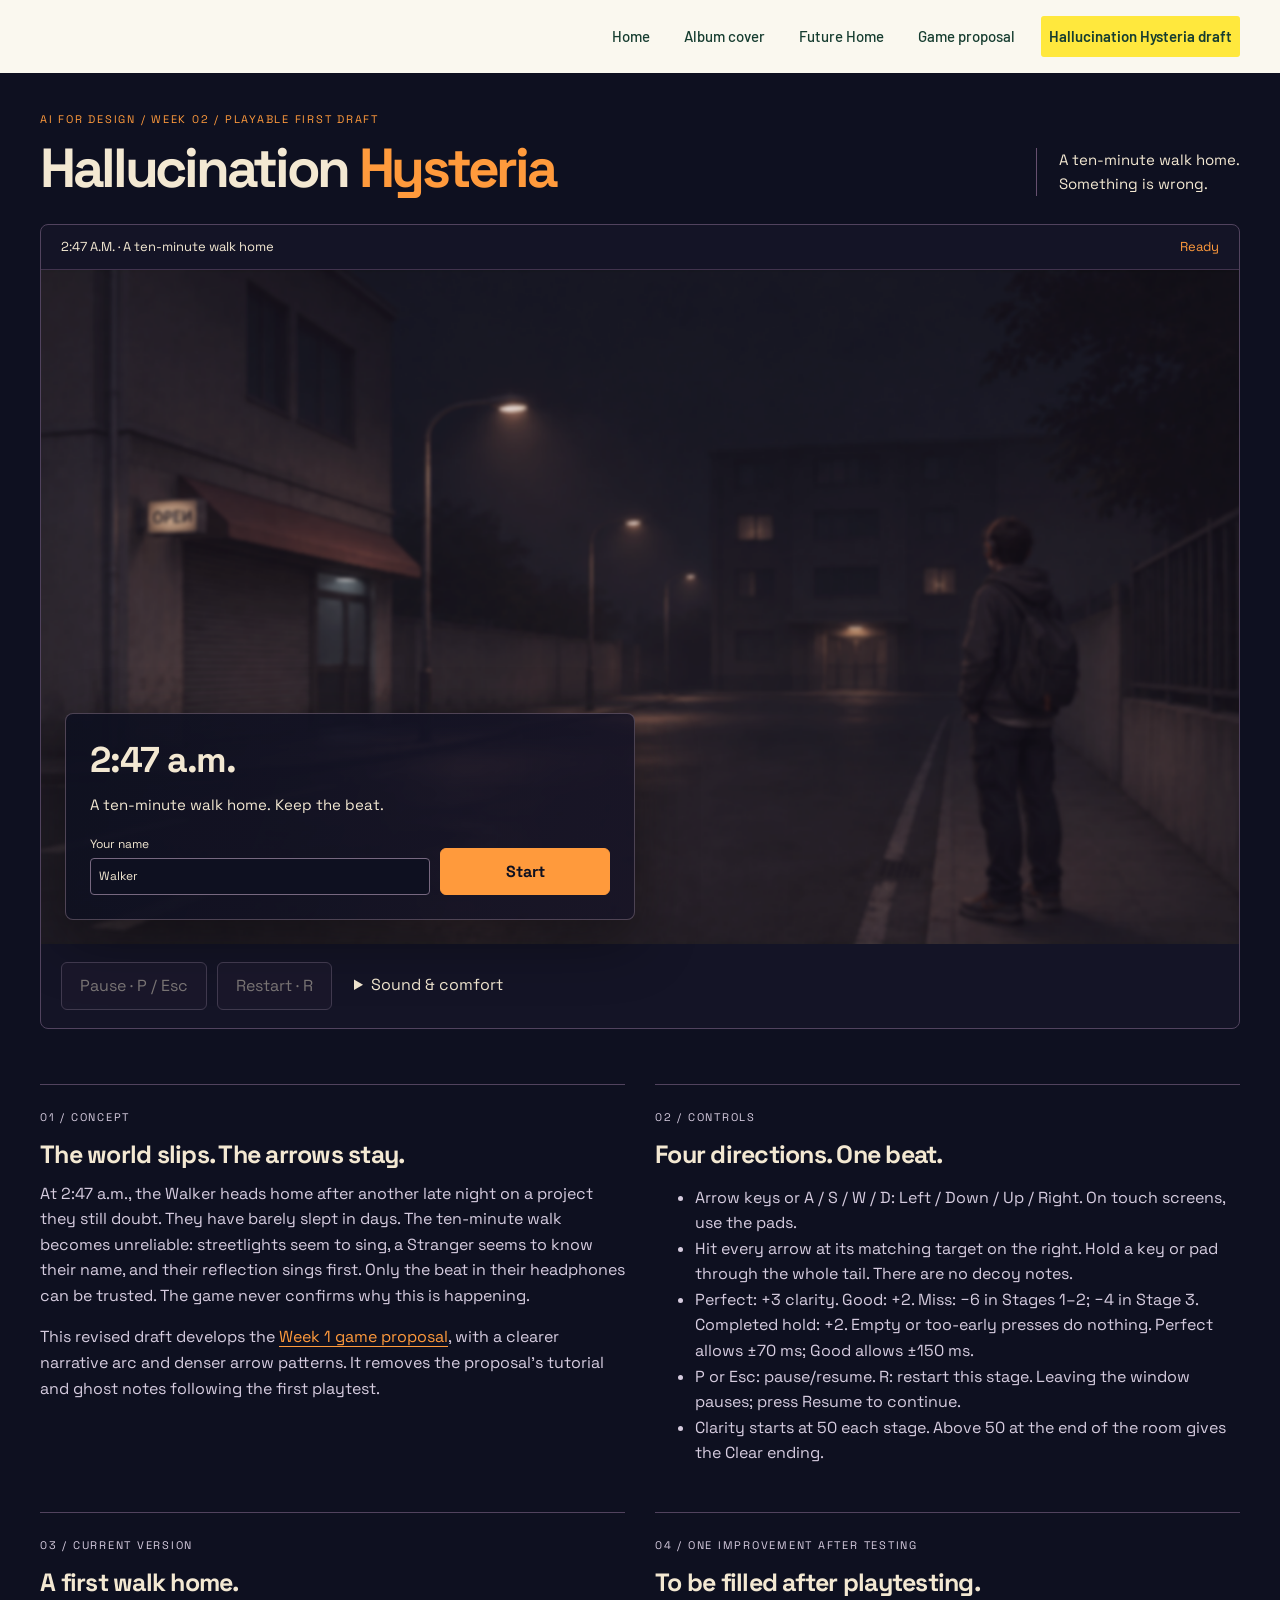
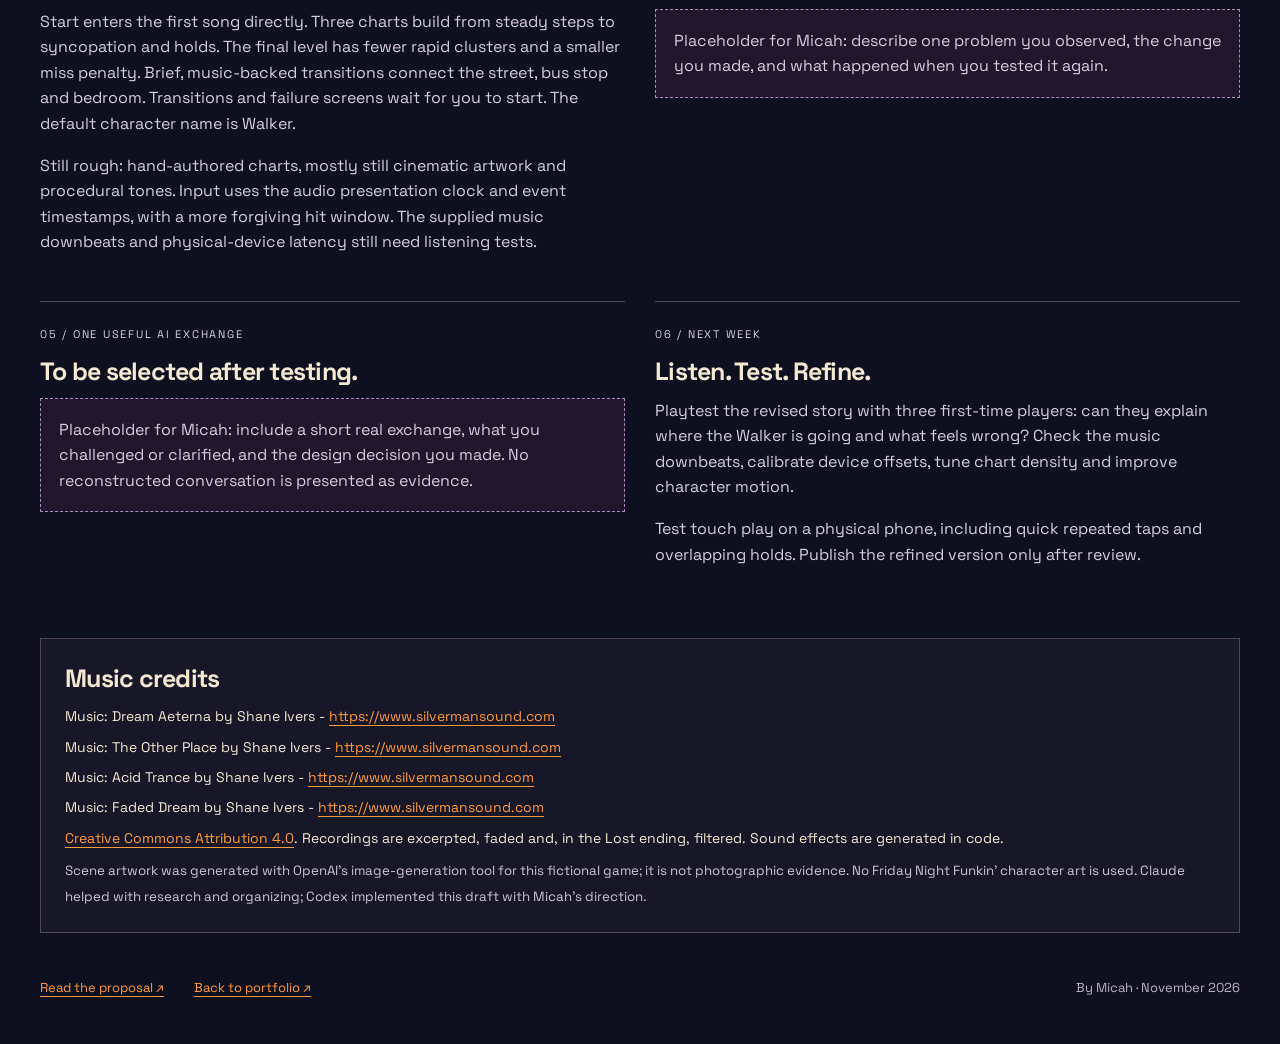
==== commit 65505417: "Refine hallucination story, difficulty, artwork and shared navigation" ====
--- a/hallucination-hysteria-game/index.html
+++ b/hallucination-hysteria-game/index.html
@@ -7,20 +7,20 @@
 <link rel="icon" href="data:,">
 <link rel="preconnect" href="https://fonts.googleapis.com">
 <link rel="preconnect" href="https://fonts.gstatic.com" crossorigin>
-<link href="https://fonts.googleapis.com/css2?family=Space+Grotesk:wght@400;500;700&amp;display=swap" rel="stylesheet">
+<link href="https://fonts.googleapis.com/css2?family=Barlow:wght@400;500;600&amp;family=Space+Grotesk:wght@400;500;700&amp;display=swap" rel="stylesheet">
 <link rel="stylesheet" href="style.css">
 <script defer src="rules.js"></script><script defer src="charts.js"></script><script defer src="app.js"></script>
-</head>
+<link rel="stylesheet" href="../portfolio-nav.css"></head>
 <body>
 <a class="skip" href="#game">Skip to game</a>
-<nav class="portfolio" aria-label="Portfolio"><a href="../index.html">Home</a><a href="../album-cover.html">Album cover</a><a href="../future-home.html">Future Home</a><a href="../hallucination-hysteria.html">Game proposal</a><a href="index.html" aria-current="page">Play the draft</a></nav>
+<nav class="portfolio-nav" aria-label="Portfolio"><a href="../index.html">Home</a><a href="../album-cover.html">Album cover</a><a href="../future-home.html">Future Home</a><a href="../hallucination-hysteria.html">Game proposal</a><a href="index.html" aria-current="page">Hallucination Hysteria draft</a></nav>
 <main>
-<header class="masthead"><div><p class="eyebrow">AI for Design / Week 02 / Playable first draft</p><h1>Hallucination <span>Hysteria</span></h1></div><p class="tagline">Two blocks from home.<br>Something is wrong.</p></header>
+<header class="masthead"><div><p class="eyebrow">AI for Design / Week 02 / Playable first draft</p><h1>Hallucination <span>Hysteria</span></h1></div><p class="tagline">A ten-minute walk home.<br>Something is wrong.</p></header>
 <section id="game" aria-label="Hallucination Hysteria game">
-<div class="game-top"><span id="stage-label">2:47 A.M. · Two blocks from home</span><span id="state-label">Ready</span></div>
-<p class="objective" id="objective">Get home before the street stops making sense.</p><div class="stage-wrap"><canvas role="img" id="stage" width="960" height="540" aria-label="Game stage: caller on the left, your arrows on the right. Use the controls below.">A rhythm game with four arrow lanes. JavaScript and sound are needed to play.</canvas><div class="message" id="message"><div><p class="eyebrow" id="message-kicker">Before you begin</p><h2 id="message-title">You know the way home.</h2><p id="message-text">Sound is needed. Match every arrow on the right using arrow keys, WASD or the pads. Hold long notes to the end of their tails. Start goes straight into the first song.</p></div><div id="story-details" class="story-dialogue" hidden><strong id="story-speaker"></strong><p id="story-line"></p></div><div class="message-actions"><label id="name-label">Your name <input type="text" id="player-name" maxlength="18" value="Walker" autocomplete="off"></label><button id="main-action" type="button" disabled>Start the walk</button><button id="skip-story" type="button" hidden>Skip to song</button><button id="back-action" type="button" hidden>Back to title</button></div></div>
+<div class="game-top"><span id="stage-label">2:47 A.M. · A ten-minute walk home</span><span id="state-label">Ready</span></div>
+<p class="objective" id="objective" hidden>Get home before the street stops making sense.</p><div class="stage-wrap"><canvas role="img" id="stage" width="960" height="540" aria-label="Game stage: caller on the left, your arrows on the right. Use the controls below.">A rhythm game with four arrow lanes. JavaScript and sound are needed to play.</canvas><div class="message" id="message"><div><p class="eyebrow" id="message-kicker">Before you begin</p><h2 id="message-title">2:47 a.m.</h2><p id="message-text">A ten-minute walk home. Keep the beat.</p></div><div class="message-actions"><label id="name-label">Your name <input type="text" id="player-name" maxlength="18" value="Walker" autocomplete="off"></label><button id="main-action" type="button" disabled>Start</button><button id="back-action" type="button" hidden>Back to title</button></div></div>
 </div>
-<div class="journey-track" aria-hidden="true"><span id="journey-fill"></span></div><div class="dialogue-bar"><strong id="dialogue-speaker">WALKER</strong><p id="dialogue-line">The bus stop is two blocks away.</p></div><div class="hud"><span id="judgment">Hit every arrow · Hold the tails</span><span>Clarity <strong id="clarity-number">50</strong> / 100</span><span id="progress">Street → Stranger → Home</span></div>
+<div class="journey-track" aria-hidden="true"><span id="journey-fill"></span></div><div class="hud"><span id="judgment">Hit every arrow · Hold the tails</span><span>Clarity <strong id="clarity-number">50</strong> / 100</span><span id="progress">Street → Stranger → Home</span></div>
 <div class="tap-pads" role="group" aria-label="Arrow controls"><button type="button" data-lane="0" aria-label="Left arrow"><span aria-hidden="true">←</span>Left</button><button type="button" data-lane="1" aria-label="Down arrow"><span aria-hidden="true">↓</span>Down</button><button type="button" data-lane="2" aria-label="Up arrow"><span aria-hidden="true">↑</span>Up</button><button type="button" data-lane="3" aria-label="Right arrow"><span aria-hidden="true">→</span>Right</button></div>
 <div id="ending-credits" hidden></div>
 <div class="toolbar"><button id="pause" type="button" disabled>Pause · P / Esc</button><button id="restart" type="button" disabled>Restart · R</button><details><summary>Sound &amp; comfort</summary><div class="settings"><output id="offset-value" for="offset">0 ms</output><label>Audio offset<input id="offset" type="range" min="-200" max="200" step="5" value="0"></label><p>Positive values move notes later relative to the music. Adjust while paused or before playing.</p><label>Volume<input id="volume" type="range" min="0" max="100" value="55"></label><label class="check"><input id="reduced" type="checkbox"> Reduce scenery motion</label></div></details></div>
@@ -28,9 +28,9 @@
 <noscript><p class="notice">Enable JavaScript to play. The concept, controls and credits below remain readable.</p></noscript>
 </section>
 <div class="project-grid">
-<section><p class="eyebrow">01 / Concept</p><h2>The world slips. The arrows stay.</h2><p>You are the Walker, two blocks from home at 2:47 a.m. The same shop keeps appearing ahead of you. A Stranger knows your name. Your key fits, but your reflection moves first. Use the rhythm in your headphones to keep your steps steady as the familiar route becomes unreliable.</p><p>This revised draft develops the <a href="../hallucination-hysteria.html">Week 1 game proposal</a>, with a clearer narrative arc and denser arrow patterns. It removes the proposal’s tutorial and ghost notes following the first playtest.</p></section>
-<section><p class="eyebrow">02 / Controls</p><h2>Four directions. One beat.</h2><ul><li>Arrow keys or A / S / W / D: Left / Down / Up / Right. On touch screens, use the pads.</li><li>Hit every arrow at its matching target on the right. Hold a key or pad through the whole tail. There are no decoy notes.</li><li>Perfect: +3 clarity. Good: +2. Miss: −6. Completed hold: +2. Empty or too-early presses do nothing. Perfect allows ±70 ms; Good allows ±150 ms.</li><li>P or Esc: pause/resume. R: restart this stage. Leaving the window pauses; press Resume to continue.</li><li>Clarity starts at 50 each stage. Above 50 at the end of the room gives the Clear ending.</li></ul></section>
-<section><p class="eyebrow">03 / Current version</p><h2>A first walk home.</h2><p>Start enters the first song directly. Three denser charts build from steady steps to syncopation and holds. Illustrated, music-backed dialogue scenes connect the street, bus stop and bedroom. Every transition waits for you and can be skipped on a replay. The default character name is Walker.</p><p>Still rough: hand-authored charts, mostly still cinematic artwork and procedural tones. Input uses the audio presentation clock and event timestamps, with a more forgiving hit window. The supplied music downbeats and physical-device latency still need listening tests.</p></section>
+<section><p class="eyebrow">01 / Concept</p><h2>The world slips. The arrows stay.</h2><p>At 2:47 a.m., the Walker heads home after another late night on a project they still doubt. They have barely slept in days. The ten-minute walk becomes unreliable: streetlights seem to sing, a Stranger seems to know their name, and their reflection sings first. Only the beat in their headphones can be trusted. The game never confirms why this is happening.</p><p>This revised draft develops the <a href="../hallucination-hysteria.html">Week 1 game proposal</a>, with a clearer narrative arc and denser arrow patterns. It removes the proposal’s tutorial and ghost notes following the first playtest.</p></section>
+<section><p class="eyebrow">02 / Controls</p><h2>Four directions. One beat.</h2><ul><li>Arrow keys or A / S / W / D: Left / Down / Up / Right. On touch screens, use the pads.</li><li>Hit every arrow at its matching target on the right. Hold a key or pad through the whole tail. There are no decoy notes.</li><li>Perfect: +3 clarity. Good: +2. Miss: −6 in Stages 1–2; −4 in Stage 3. Completed hold: +2. Empty or too-early presses do nothing. Perfect allows ±70 ms; Good allows ±150 ms.</li><li>P or Esc: pause/resume. R: restart this stage. Leaving the window pauses; press Resume to continue.</li><li>Clarity starts at 50 each stage. Above 50 at the end of the room gives the Clear ending.</li></ul></section>
+<section><p class="eyebrow">03 / Current version</p><h2>A first walk home.</h2><p>Start enters the first song directly. Three charts build from steady steps to syncopation and holds. The final level has fewer rapid clusters and a smaller miss penalty. Brief, music-backed transitions connect the street, bus stop and bedroom. Transitions and failure screens wait for you to start. The default character name is Walker.</p><p>Still rough: hand-authored charts, mostly still cinematic artwork and procedural tones. Input uses the audio presentation clock and event timestamps, with a more forgiving hit window. The supplied music downbeats and physical-device latency still need listening tests.</p></section>
 <section><p class="eyebrow">04 / One improvement after testing</p><h2>To be filled after playtesting.</h2><p class="placeholder">Placeholder for Micah: describe one problem you observed, the change you made, and what happened when you tested it again.</p></section>
 <section><p class="eyebrow">05 / One useful AI exchange</p><h2>To be selected after testing.</h2><p class="placeholder">Placeholder for Micah: include a short real exchange, what you challenged or clarified, and the design decision you made. No reconstructed conversation is presented as evidence.</p></section>
 <section><p class="eyebrow">06 / Next week</p><h2>Listen. Test. Refine.</h2><p>Playtest the revised story with three first-time players: can they explain where the Walker is going and what feels wrong? Check the music downbeats, calibrate device offsets, tune chart density and improve character motion.</p><p>Test touch play on a physical phone, including quick repeated taps and overlapping holds. Publish the refined version only after review.</p></section>
--- a/portfolio-nav.css
+++ b/portfolio-nav.css
@@ -0,0 +1,8 @@
+/* One shared portfolio header on every project page. */
+.portfolio-header{background:#faf8ef!important;padding:0!important}
+nav.portfolio-nav{box-sizing:border-box;width:100%;max-width:none;margin:0;display:flex;flex-wrap:wrap;justify-content:flex-end;align-items:center;gap:6px 18px;padding:16px max(24px,calc((100% - 1200px)/2));background:#faf8ef;color:#163d30;font:500 15px/1.4 'Barlow',system-ui,sans-serif;letter-spacing:0}
+nav.portfolio-nav a{display:block;min-height:40px;padding:10px 8px;color:#163d30;text-decoration:none;border:0;border-radius:3px;font:inherit}
+nav.portfolio-nav a:hover{text-decoration:underline;text-underline-offset:4px}
+nav.portfolio-nav a[aria-current="page"]{background:#ffe83d;font-weight:600}
+nav.portfolio-nav a:focus-visible{outline:3px solid #165743;outline-offset:2px}
+@media(max-width:760px){nav.portfolio-nav{justify-content:flex-start;gap:4px 8px;padding:12px;font-size:14px}}
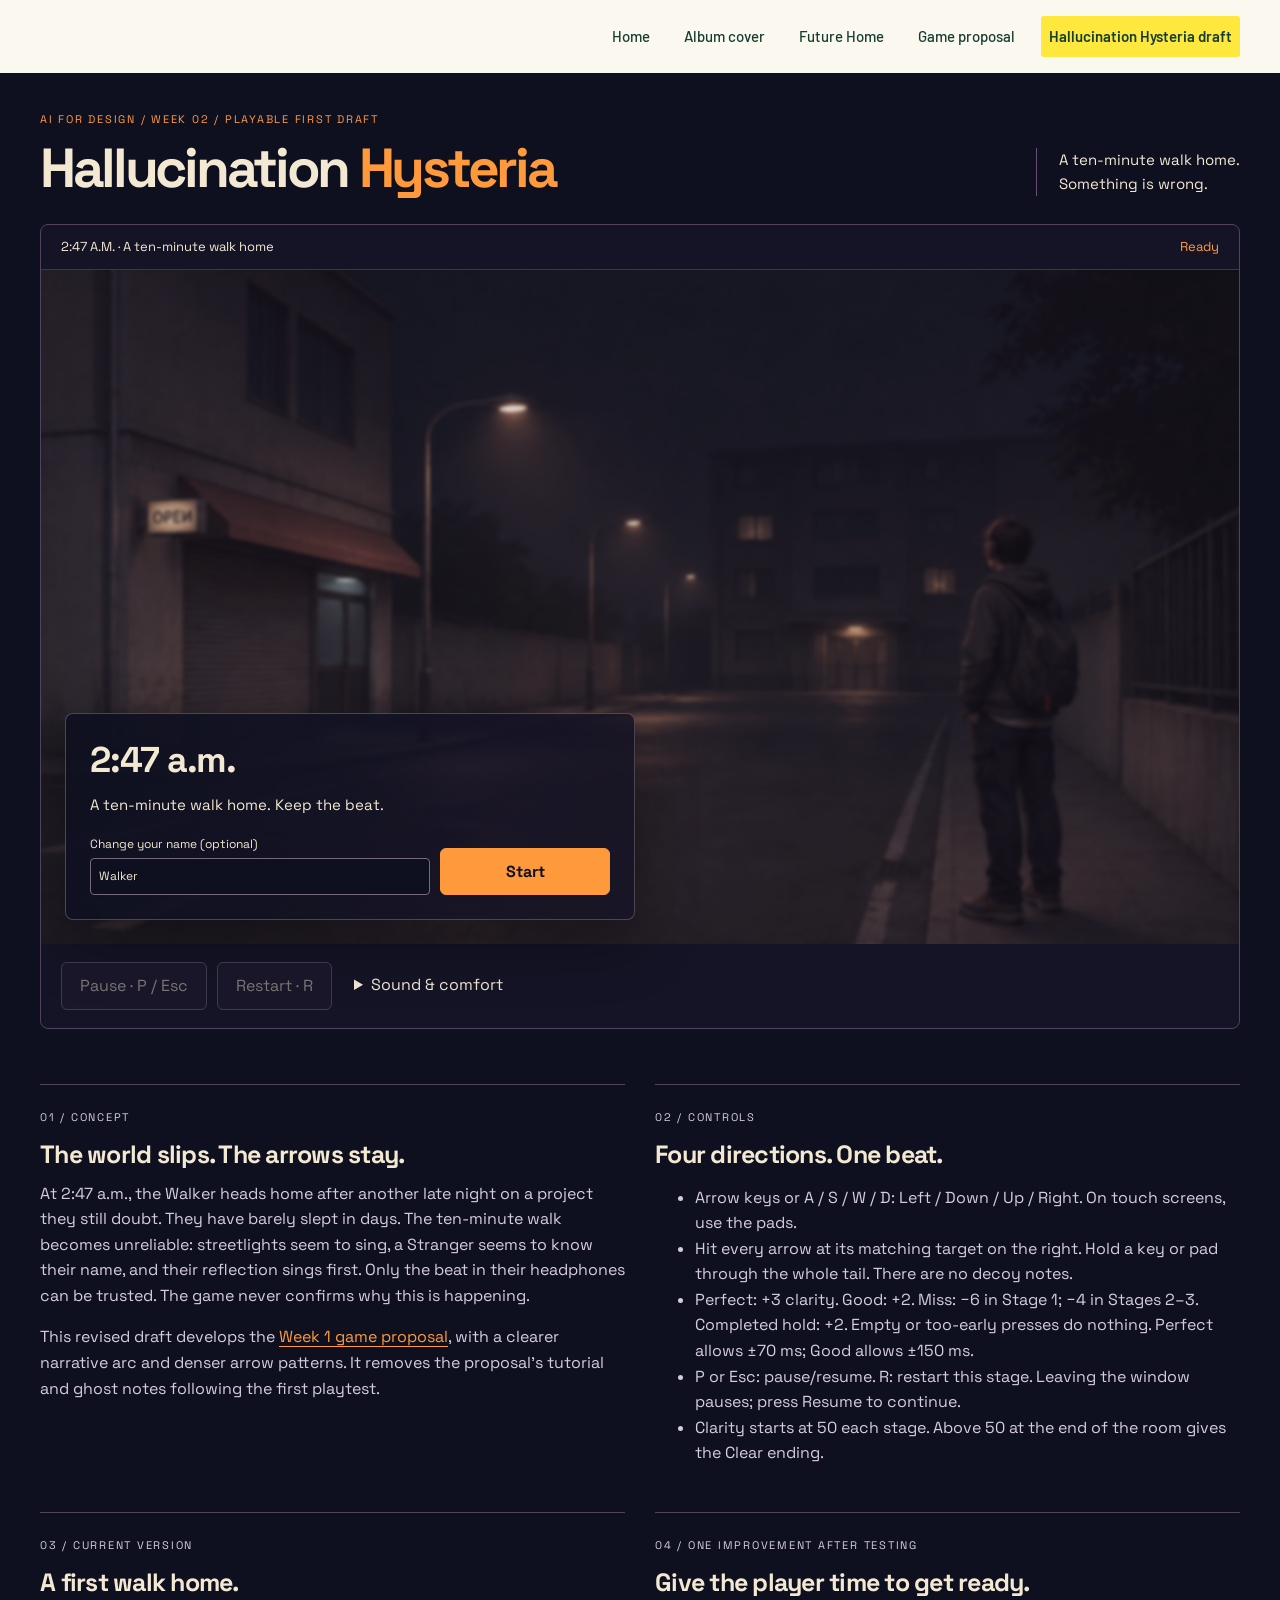
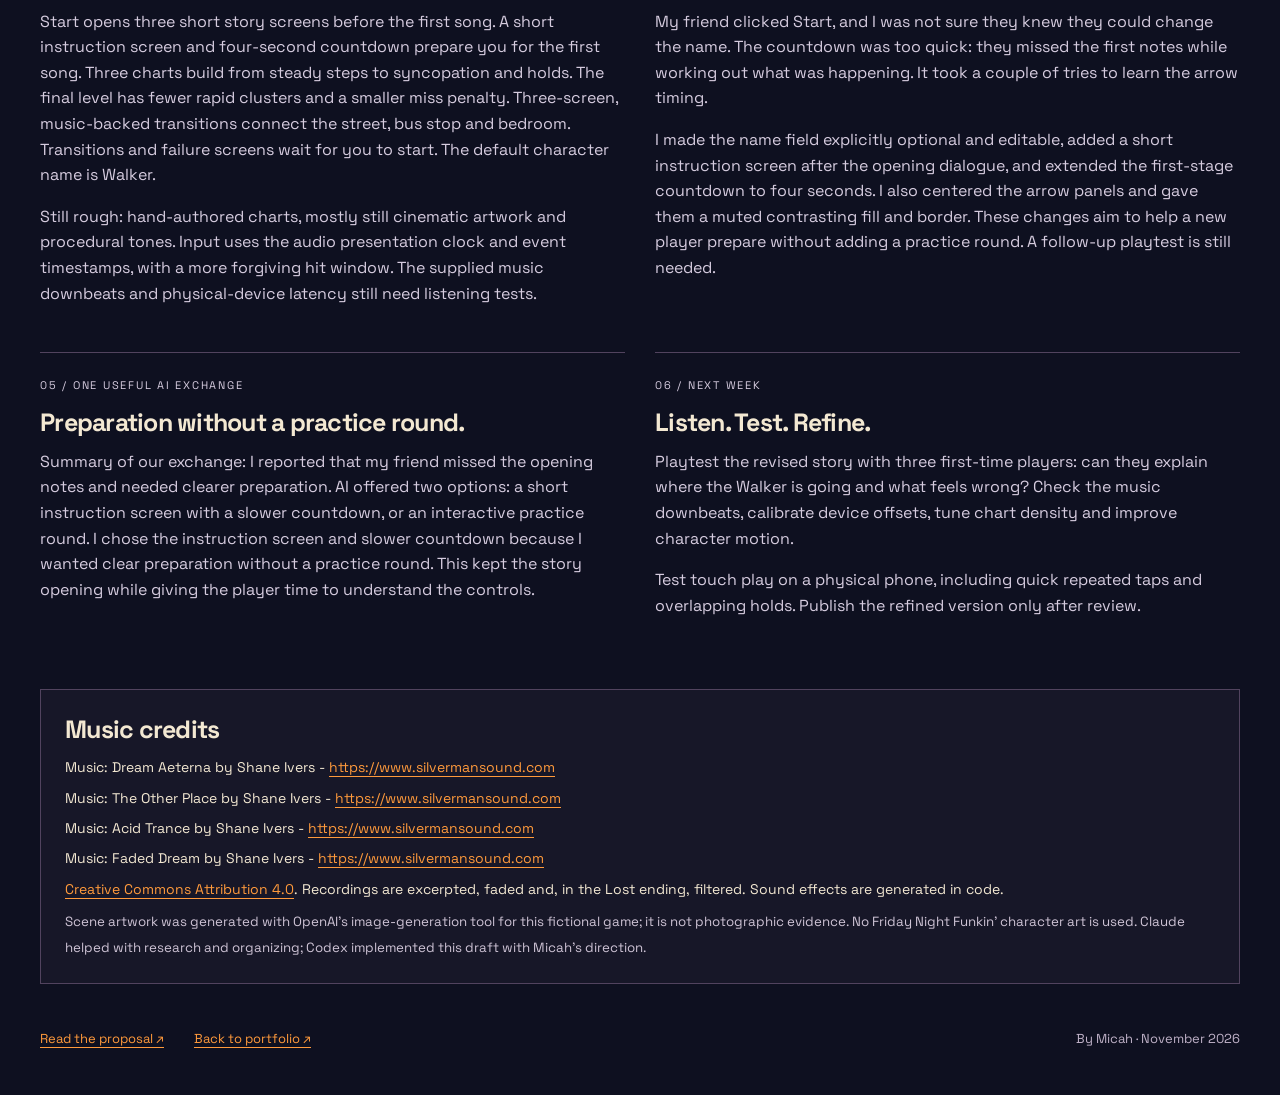
==== commit d100b3b9: "Improve first-play preparation and document friend playtest" ====
--- a/hallucination-hysteria-game/index.html
+++ b/hallucination-hysteria-game/index.html
@@ -9,7 +9,7 @@
 <link rel="preconnect" href="https://fonts.gstatic.com" crossorigin>
 <link href="https://fonts.googleapis.com/css2?family=Barlow:wght@400;500;600&amp;family=Space+Grotesk:wght@400;500;700&amp;display=swap" rel="stylesheet">
 <link rel="stylesheet" href="style.css">
-<script defer src="rules.js"></script><script defer src="charts.js"></script><script defer src="app.js"></script>
+<script defer src="rules.js"></script><script defer src="charts.js"></script><script defer src="app.js?v=20261107-playtest"></script>
 <link rel="stylesheet" href="../portfolio-nav.css"></head>
 <body>
 <a class="skip" href="#game">Skip to game</a>
@@ -18,21 +18,21 @@
 <header class="masthead"><div><p class="eyebrow">AI for Design / Week 02 / Playable first draft</p><h1>Hallucination <span>Hysteria</span></h1></div><p class="tagline">A ten-minute walk home.<br>Something is wrong.</p></header>
 <section id="game" aria-label="Hallucination Hysteria game">
 <div class="game-top"><span id="stage-label">2:47 A.M. · A ten-minute walk home</span><span id="state-label">Ready</span></div>
-<p class="objective" id="objective" hidden>Get home before the street stops making sense.</p><div class="stage-wrap"><canvas role="img" id="stage" width="960" height="540" aria-label="Game stage: caller on the left, your arrows on the right. Use the controls below.">A rhythm game with four arrow lanes. JavaScript and sound are needed to play.</canvas><div class="message" id="message"><div><p class="eyebrow" id="message-kicker">Before you begin</p><h2 id="message-title">2:47 a.m.</h2><p id="message-text">A ten-minute walk home. Keep the beat.</p></div><div class="message-actions"><label id="name-label">Your name <input type="text" id="player-name" maxlength="18" value="Walker" autocomplete="off"></label><button id="main-action" type="button" disabled>Start</button><button id="back-action" type="button" hidden>Back to title</button></div></div>
+<p class="objective" id="objective" hidden>Get home before the street stops making sense.</p><div class="stage-wrap"><canvas role="img" id="stage" width="960" height="540" aria-label="Game stage: caller on the left, your arrows on the right. Use the controls below.">A rhythm game with four arrow lanes. JavaScript and sound are needed to play.</canvas><div class="message" id="message"><div><p class="eyebrow" id="message-kicker">Before you begin</p><h2 id="message-title">2:47 a.m.</h2><p id="message-text">A ten-minute walk home. Keep the beat.</p></div><div class="message-actions"><label id="name-label">Change your name (optional) <input type="text" id="player-name" maxlength="18" value="Walker" autocomplete="off"></label><button id="main-action" type="button" disabled>Start</button><button id="back-action" type="button" hidden>Back to title</button></div></div>
 </div>
 <div class="journey-track" aria-hidden="true"><span id="journey-fill"></span></div><div class="hud"><span id="judgment">Hit every arrow · Hold the tails</span><span>Clarity <strong id="clarity-number">50</strong> / 100</span><span id="progress">Street → Stranger → Home</span></div>
 <div class="tap-pads" role="group" aria-label="Arrow controls"><button type="button" data-lane="0" aria-label="Left arrow"><span aria-hidden="true">←</span>Left</button><button type="button" data-lane="1" aria-label="Down arrow"><span aria-hidden="true">↓</span>Down</button><button type="button" data-lane="2" aria-label="Up arrow"><span aria-hidden="true">↑</span>Up</button><button type="button" data-lane="3" aria-label="Right arrow"><span aria-hidden="true">→</span>Right</button></div>
 <div id="ending-credits" hidden></div>
-<div class="toolbar"><button id="pause" type="button" disabled>Pause · P / Esc</button><button id="restart" type="button" disabled>Restart · R</button><details><summary>Sound &amp; comfort</summary><div class="settings"><output id="offset-value" for="offset">0 ms</output><label>Audio offset<input id="offset" type="range" min="-200" max="200" step="5" value="0"></label><p>Positive values move notes later relative to the music. Adjust while paused or before playing.</p><label>Volume<input id="volume" type="range" min="0" max="100" value="55"></label><label class="check"><input id="reduced" type="checkbox"> Reduce scenery motion</label></div></details></div>
+<div class="toolbar"><button id="pause" type="button" disabled>Pause · P / Esc</button><button id="restart" type="button" disabled>Restart · R</button><details><summary>Sound &amp; comfort</summary><div class="settings"><output id="offset-value" for="offset">0 ms</output><label>Audio offset<input id="offset" type="range" min="-200" max="200" step="5" value="0"></label><p>Positive values move notes later relative to the music. Adjust while paused or before playing.</p><label>Volume<input id="volume" type="range" min="0" max="100" value="30"></label><label class="check"><input id="reduced" type="checkbox"> Reduce scenery motion</label></div></details></div>
 <p class="status" role="status" aria-live="polite" id="announcement"></p>
 <noscript><p class="notice">Enable JavaScript to play. The concept, controls and credits below remain readable.</p></noscript>
 </section>
 <div class="project-grid">
 <section><p class="eyebrow">01 / Concept</p><h2>The world slips. The arrows stay.</h2><p>At 2:47 a.m., the Walker heads home after another late night on a project they still doubt. They have barely slept in days. The ten-minute walk becomes unreliable: streetlights seem to sing, a Stranger seems to know their name, and their reflection sings first. Only the beat in their headphones can be trusted. The game never confirms why this is happening.</p><p>This revised draft develops the <a href="../hallucination-hysteria.html">Week 1 game proposal</a>, with a clearer narrative arc and denser arrow patterns. It removes the proposal’s tutorial and ghost notes following the first playtest.</p></section>
-<section><p class="eyebrow">02 / Controls</p><h2>Four directions. One beat.</h2><ul><li>Arrow keys or A / S / W / D: Left / Down / Up / Right. On touch screens, use the pads.</li><li>Hit every arrow at its matching target on the right. Hold a key or pad through the whole tail. There are no decoy notes.</li><li>Perfect: +3 clarity. Good: +2. Miss: −6 in Stages 1–2; −4 in Stage 3. Completed hold: +2. Empty or too-early presses do nothing. Perfect allows ±70 ms; Good allows ±150 ms.</li><li>P or Esc: pause/resume. R: restart this stage. Leaving the window pauses; press Resume to continue.</li><li>Clarity starts at 50 each stage. Above 50 at the end of the room gives the Clear ending.</li></ul></section>
-<section><p class="eyebrow">03 / Current version</p><h2>A first walk home.</h2><p>Start enters the first song directly. Three charts build from steady steps to syncopation and holds. The final level has fewer rapid clusters and a smaller miss penalty. Brief, music-backed transitions connect the street, bus stop and bedroom. Transitions and failure screens wait for you to start. The default character name is Walker.</p><p>Still rough: hand-authored charts, mostly still cinematic artwork and procedural tones. Input uses the audio presentation clock and event timestamps, with a more forgiving hit window. The supplied music downbeats and physical-device latency still need listening tests.</p></section>
-<section><p class="eyebrow">04 / One improvement after testing</p><h2>To be filled after playtesting.</h2><p class="placeholder">Placeholder for Micah: describe one problem you observed, the change you made, and what happened when you tested it again.</p></section>
-<section><p class="eyebrow">05 / One useful AI exchange</p><h2>To be selected after testing.</h2><p class="placeholder">Placeholder for Micah: include a short real exchange, what you challenged or clarified, and the design decision you made. No reconstructed conversation is presented as evidence.</p></section>
+<section><p class="eyebrow">02 / Controls</p><h2>Four directions. One beat.</h2><ul><li>Arrow keys or A / S / W / D: Left / Down / Up / Right. On touch screens, use the pads.</li><li>Hit every arrow at its matching target on the right. Hold a key or pad through the whole tail. There are no decoy notes.</li><li>Perfect: +3 clarity. Good: +2. Miss: −6 in Stage 1; −4 in Stages 2–3. Completed hold: +2. Empty or too-early presses do nothing. Perfect allows ±70 ms; Good allows ±150 ms.</li><li>P or Esc: pause/resume. R: restart this stage. Leaving the window pauses; press Resume to continue.</li><li>Clarity starts at 50 each stage. Above 50 at the end of the room gives the Clear ending.</li></ul></section>
+<section><p class="eyebrow">03 / Current version</p><h2>A first walk home.</h2><p>Start opens three short story screens before the first song. A short instruction screen and four-second countdown prepare you for the first song. Three charts build from steady steps to syncopation and holds. The final level has fewer rapid clusters and a smaller miss penalty. Three-screen, music-backed transitions connect the street, bus stop and bedroom. Transitions and failure screens wait for you to start. The default character name is Walker.</p><p>Still rough: hand-authored charts, mostly still cinematic artwork and procedural tones. Input uses the audio presentation clock and event timestamps, with a more forgiving hit window. The supplied music downbeats and physical-device latency still need listening tests.</p></section>
+<section><p class="eyebrow">04 / One improvement after testing</p><h2>Give the player time to get ready.</h2><p>My friend clicked Start, and I was not sure they knew they could change the name. The countdown was too quick: they missed the first notes while working out what was happening. It took a couple of tries to learn the arrow timing.</p><p>I made the name field explicitly optional and editable, added a short instruction screen after the opening dialogue, and extended the first-stage countdown to four seconds. I also centered the arrow panels and gave them a muted contrasting fill and border. These changes aim to help a new player prepare without adding a practice round. A follow-up playtest is still needed.</p></section>
+<section><p class="eyebrow">05 / One useful AI exchange</p><h2>Preparation without a practice round.</h2><p>Summary of our exchange: I reported that my friend missed the opening notes and needed clearer preparation. AI offered two options: a short instruction screen with a slower countdown, or an interactive practice round. I chose the instruction screen and slower countdown because I wanted clear preparation without a practice round. This kept the story opening while giving the player time to understand the controls.</p></section>
 <section><p class="eyebrow">06 / Next week</p><h2>Listen. Test. Refine.</h2><p>Playtest the revised story with three first-time players: can they explain where the Walker is going and what feels wrong? Check the music downbeats, calibrate device offsets, tune chart density and improve character motion.</p><p>Test touch play on a physical phone, including quick repeated taps and overlapping holds. Publish the refined version only after review.</p></section>
 </div><section class="credits" id="music-credits"><h2>Music credits</h2>
 <p>Music: Dream Aeterna by Shane Ivers - <a href="https://www.silvermansound.com">https://www.silvermansound.com</a></p>
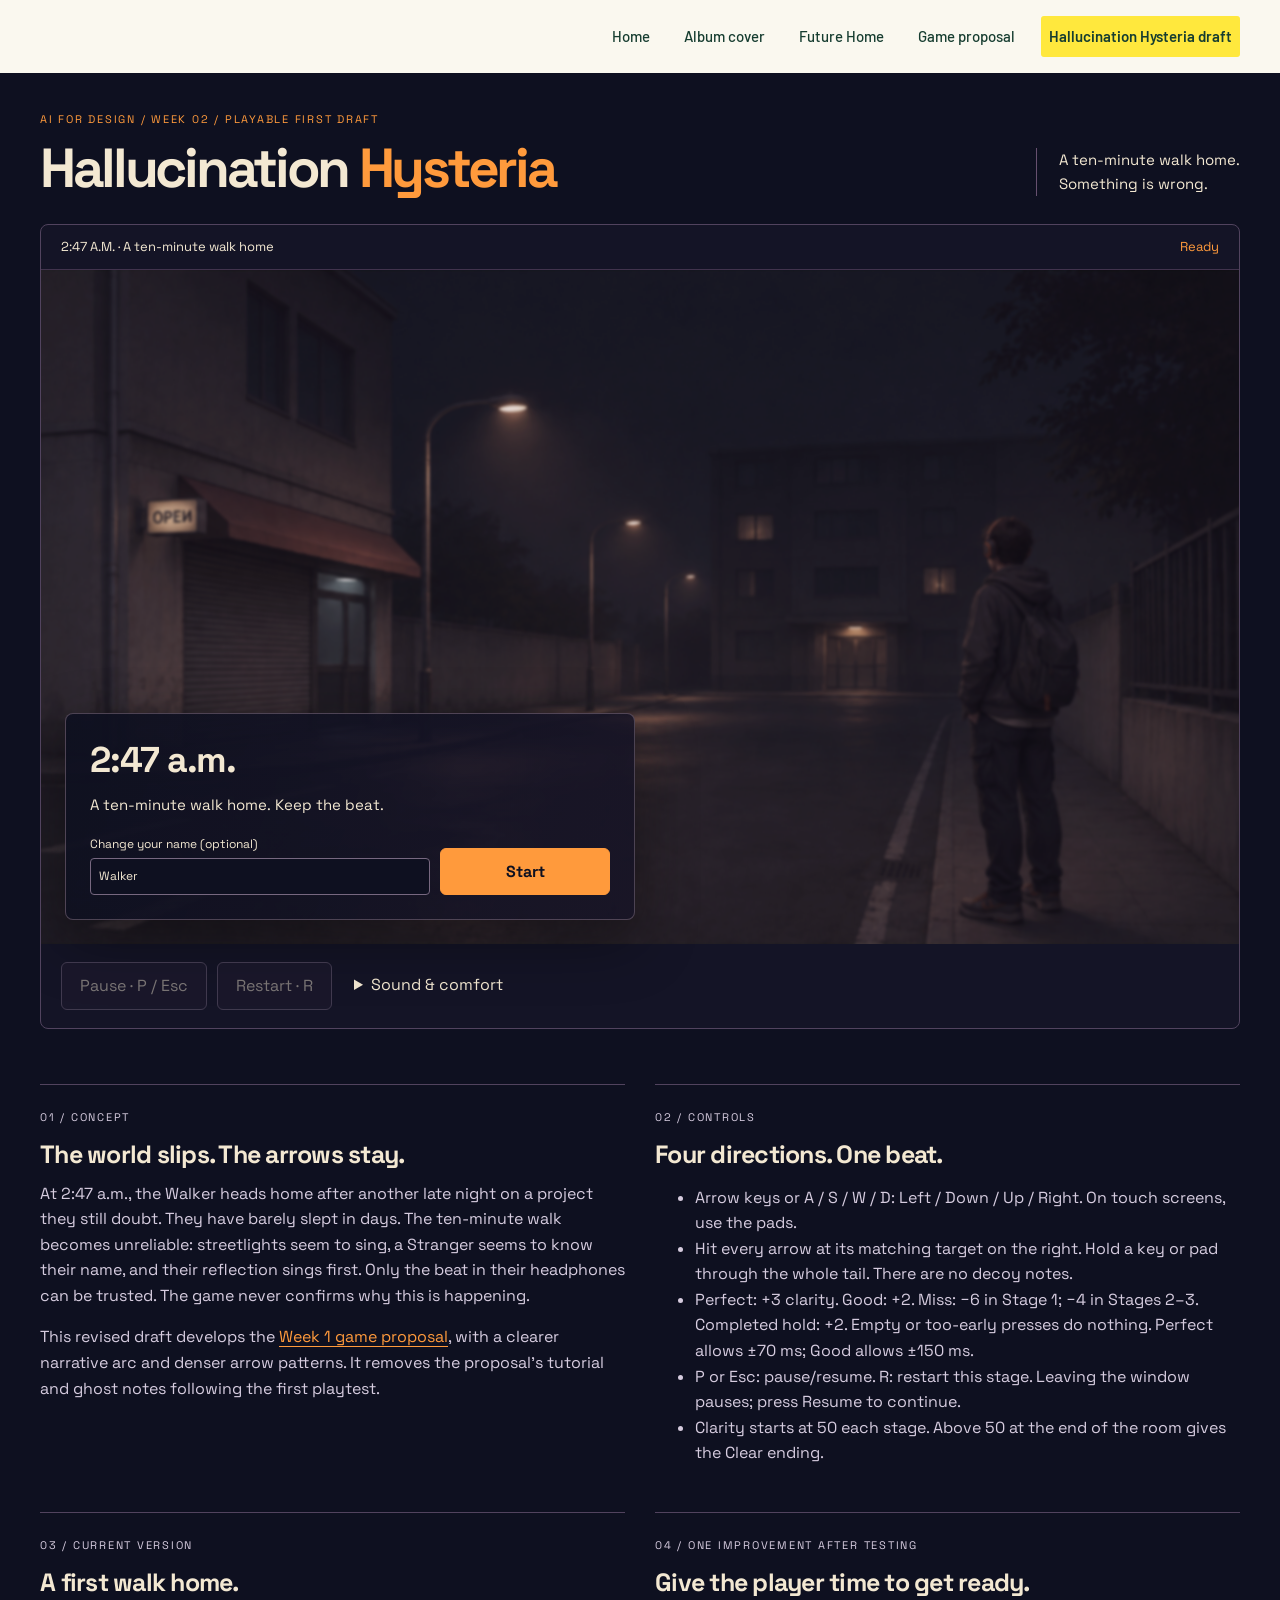
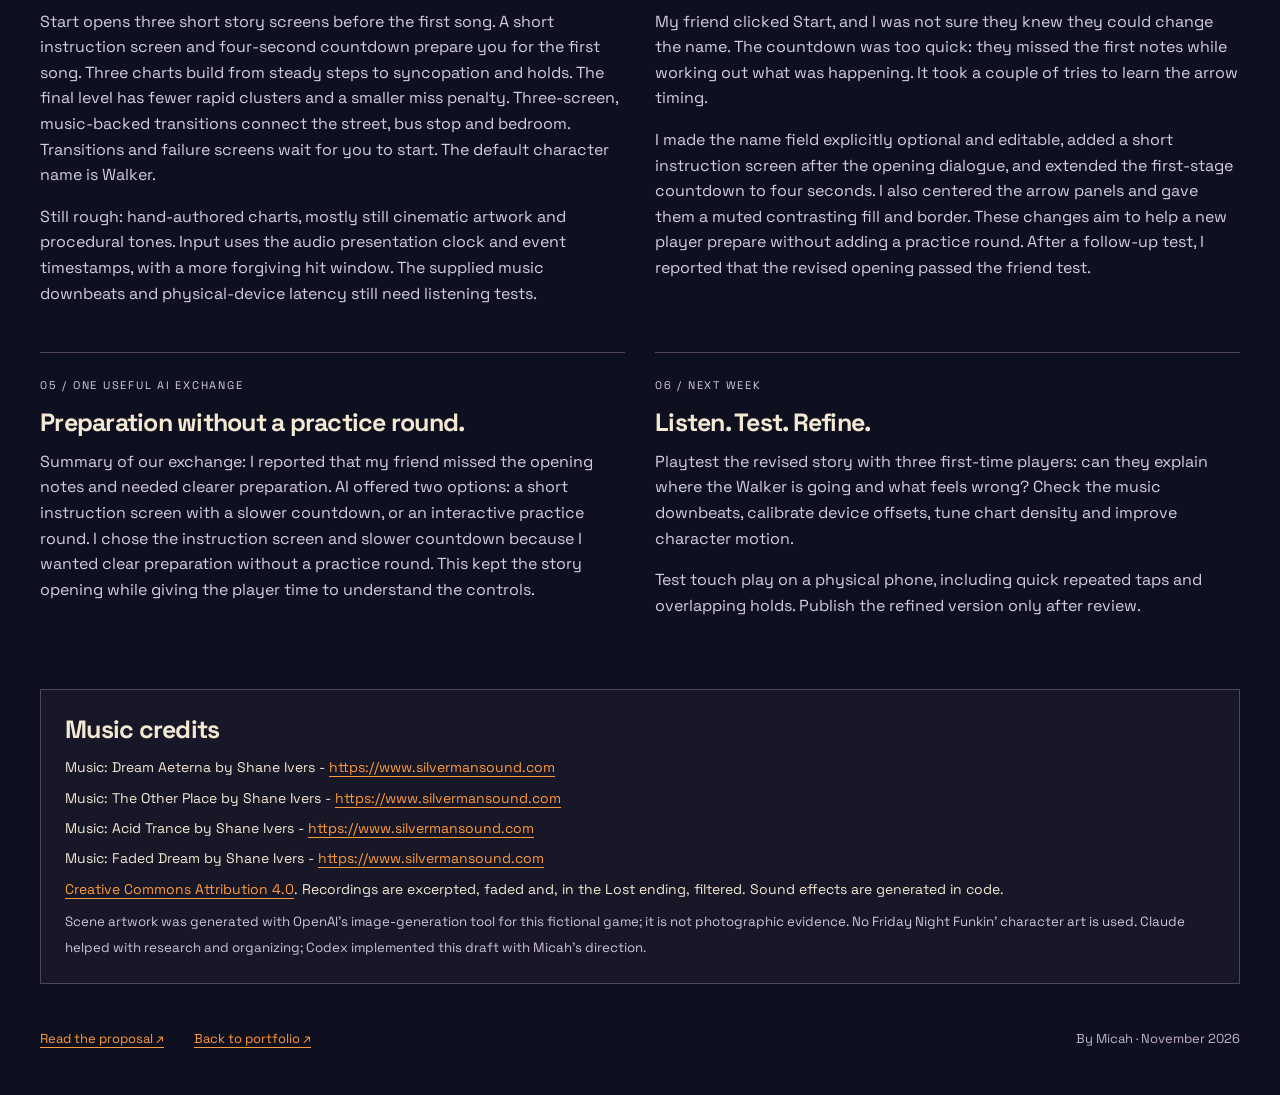
==== commit c2d50156: "Sharpen game rendering and balance intro audio" ====
--- a/hallucination-hysteria-game/index.html
+++ b/hallucination-hysteria-game/index.html
@@ -9,7 +9,7 @@
 <link rel="preconnect" href="https://fonts.gstatic.com" crossorigin>
 <link href="https://fonts.googleapis.com/css2?family=Barlow:wght@400;500;600&amp;family=Space+Grotesk:wght@400;500;700&amp;display=swap" rel="stylesheet">
 <link rel="stylesheet" href="style.css">
-<script defer src="rules.js"></script><script defer src="charts.js"></script><script defer src="app.js?v=20261107-playtest"></script>
+<script defer src="rules.js"></script><script defer src="charts.js"></script><script defer src="app.js?v=20261107-sharp-intro"></script>
 <link rel="stylesheet" href="../portfolio-nav.css"></head>
 <body>
 <a class="skip" href="#game">Skip to game</a>
@@ -31,7 +31,7 @@
 <section><p class="eyebrow">01 / Concept</p><h2>The world slips. The arrows stay.</h2><p>At 2:47 a.m., the Walker heads home after another late night on a project they still doubt. They have barely slept in days. The ten-minute walk becomes unreliable: streetlights seem to sing, a Stranger seems to know their name, and their reflection sings first. Only the beat in their headphones can be trusted. The game never confirms why this is happening.</p><p>This revised draft develops the <a href="../hallucination-hysteria.html">Week 1 game proposal</a>, with a clearer narrative arc and denser arrow patterns. It removes the proposal’s tutorial and ghost notes following the first playtest.</p></section>
 <section><p class="eyebrow">02 / Controls</p><h2>Four directions. One beat.</h2><ul><li>Arrow keys or A / S / W / D: Left / Down / Up / Right. On touch screens, use the pads.</li><li>Hit every arrow at its matching target on the right. Hold a key or pad through the whole tail. There are no decoy notes.</li><li>Perfect: +3 clarity. Good: +2. Miss: −6 in Stage 1; −4 in Stages 2–3. Completed hold: +2. Empty or too-early presses do nothing. Perfect allows ±70 ms; Good allows ±150 ms.</li><li>P or Esc: pause/resume. R: restart this stage. Leaving the window pauses; press Resume to continue.</li><li>Clarity starts at 50 each stage. Above 50 at the end of the room gives the Clear ending.</li></ul></section>
 <section><p class="eyebrow">03 / Current version</p><h2>A first walk home.</h2><p>Start opens three short story screens before the first song. A short instruction screen and four-second countdown prepare you for the first song. Three charts build from steady steps to syncopation and holds. The final level has fewer rapid clusters and a smaller miss penalty. Three-screen, music-backed transitions connect the street, bus stop and bedroom. Transitions and failure screens wait for you to start. The default character name is Walker.</p><p>Still rough: hand-authored charts, mostly still cinematic artwork and procedural tones. Input uses the audio presentation clock and event timestamps, with a more forgiving hit window. The supplied music downbeats and physical-device latency still need listening tests.</p></section>
-<section><p class="eyebrow">04 / One improvement after testing</p><h2>Give the player time to get ready.</h2><p>My friend clicked Start, and I was not sure they knew they could change the name. The countdown was too quick: they missed the first notes while working out what was happening. It took a couple of tries to learn the arrow timing.</p><p>I made the name field explicitly optional and editable, added a short instruction screen after the opening dialogue, and extended the first-stage countdown to four seconds. I also centered the arrow panels and gave them a muted contrasting fill and border. These changes aim to help a new player prepare without adding a practice round. A follow-up playtest is still needed.</p></section>
+<section><p class="eyebrow">04 / One improvement after testing</p><h2>Give the player time to get ready.</h2><p>My friend clicked Start, and I was not sure they knew they could change the name. The countdown was too quick: they missed the first notes while working out what was happening. It took a couple of tries to learn the arrow timing.</p><p>I made the name field explicitly optional and editable, added a short instruction screen after the opening dialogue, and extended the first-stage countdown to four seconds. I also centered the arrow panels and gave them a muted contrasting fill and border. These changes aim to help a new player prepare without adding a practice round. After a follow-up test, I reported that the revised opening passed the friend test.</p></section>
 <section><p class="eyebrow">05 / One useful AI exchange</p><h2>Preparation without a practice round.</h2><p>Summary of our exchange: I reported that my friend missed the opening notes and needed clearer preparation. AI offered two options: a short instruction screen with a slower countdown, or an interactive practice round. I chose the instruction screen and slower countdown because I wanted clear preparation without a practice round. This kept the story opening while giving the player time to understand the controls.</p></section>
 <section><p class="eyebrow">06 / Next week</p><h2>Listen. Test. Refine.</h2><p>Playtest the revised story with three first-time players: can they explain where the Walker is going and what feels wrong? Check the music downbeats, calibrate device offsets, tune chart density and improve character motion.</p><p>Test touch play on a physical phone, including quick repeated taps and overlapping holds. Publish the refined version only after review.</p></section>
 </div><section class="credits" id="music-credits"><h2>Music credits</h2>
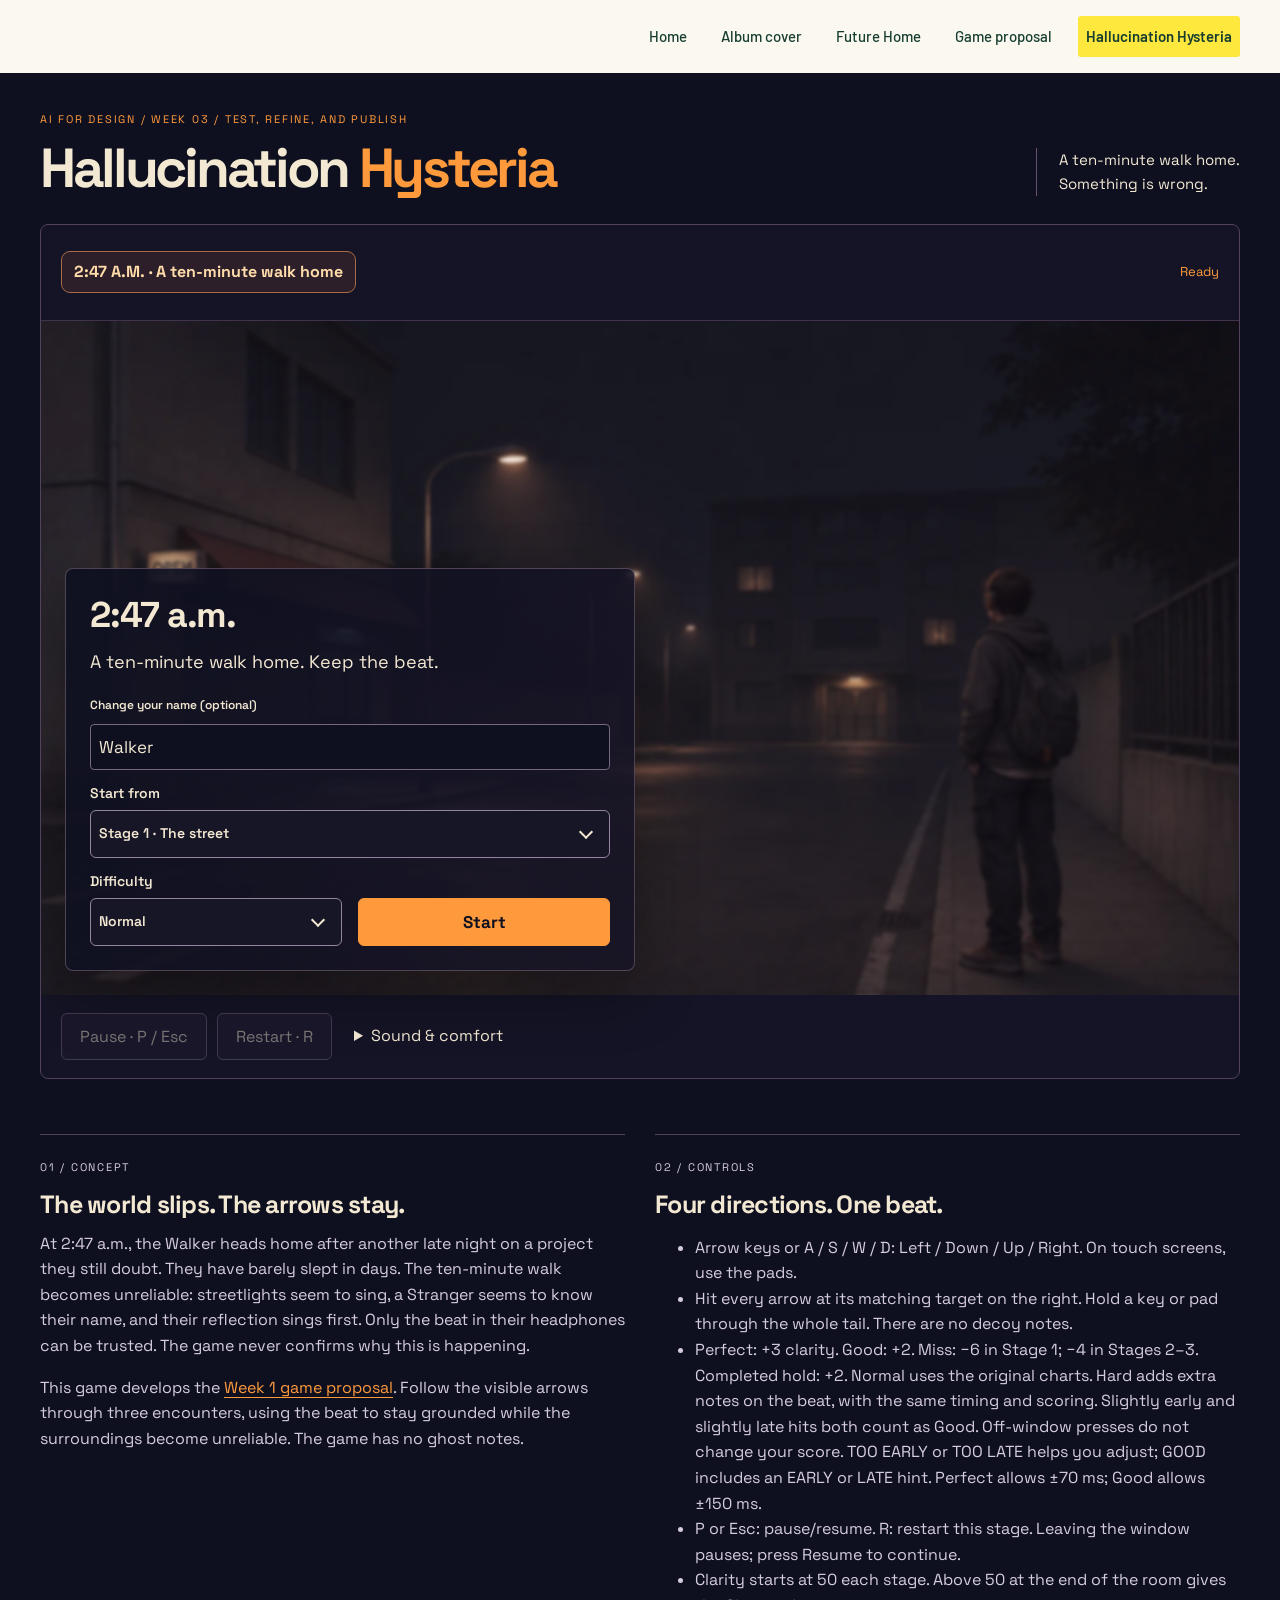
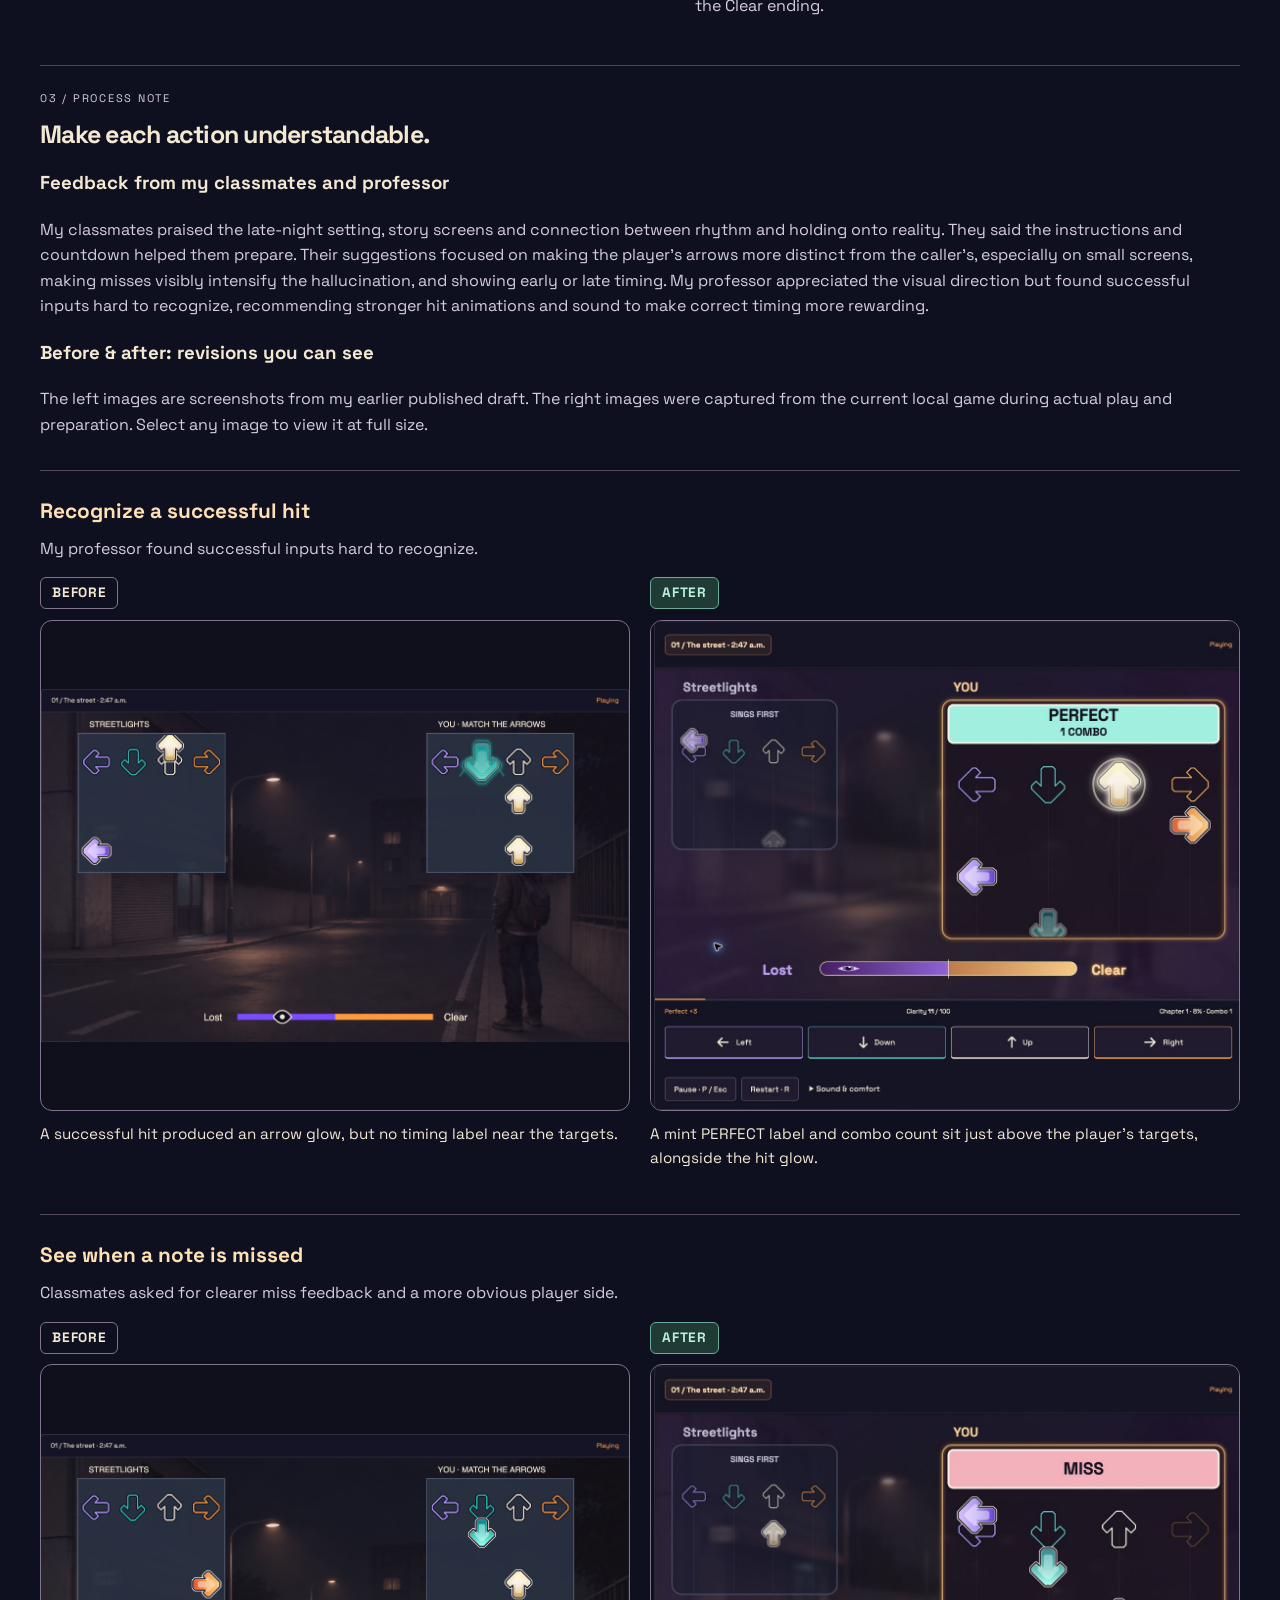
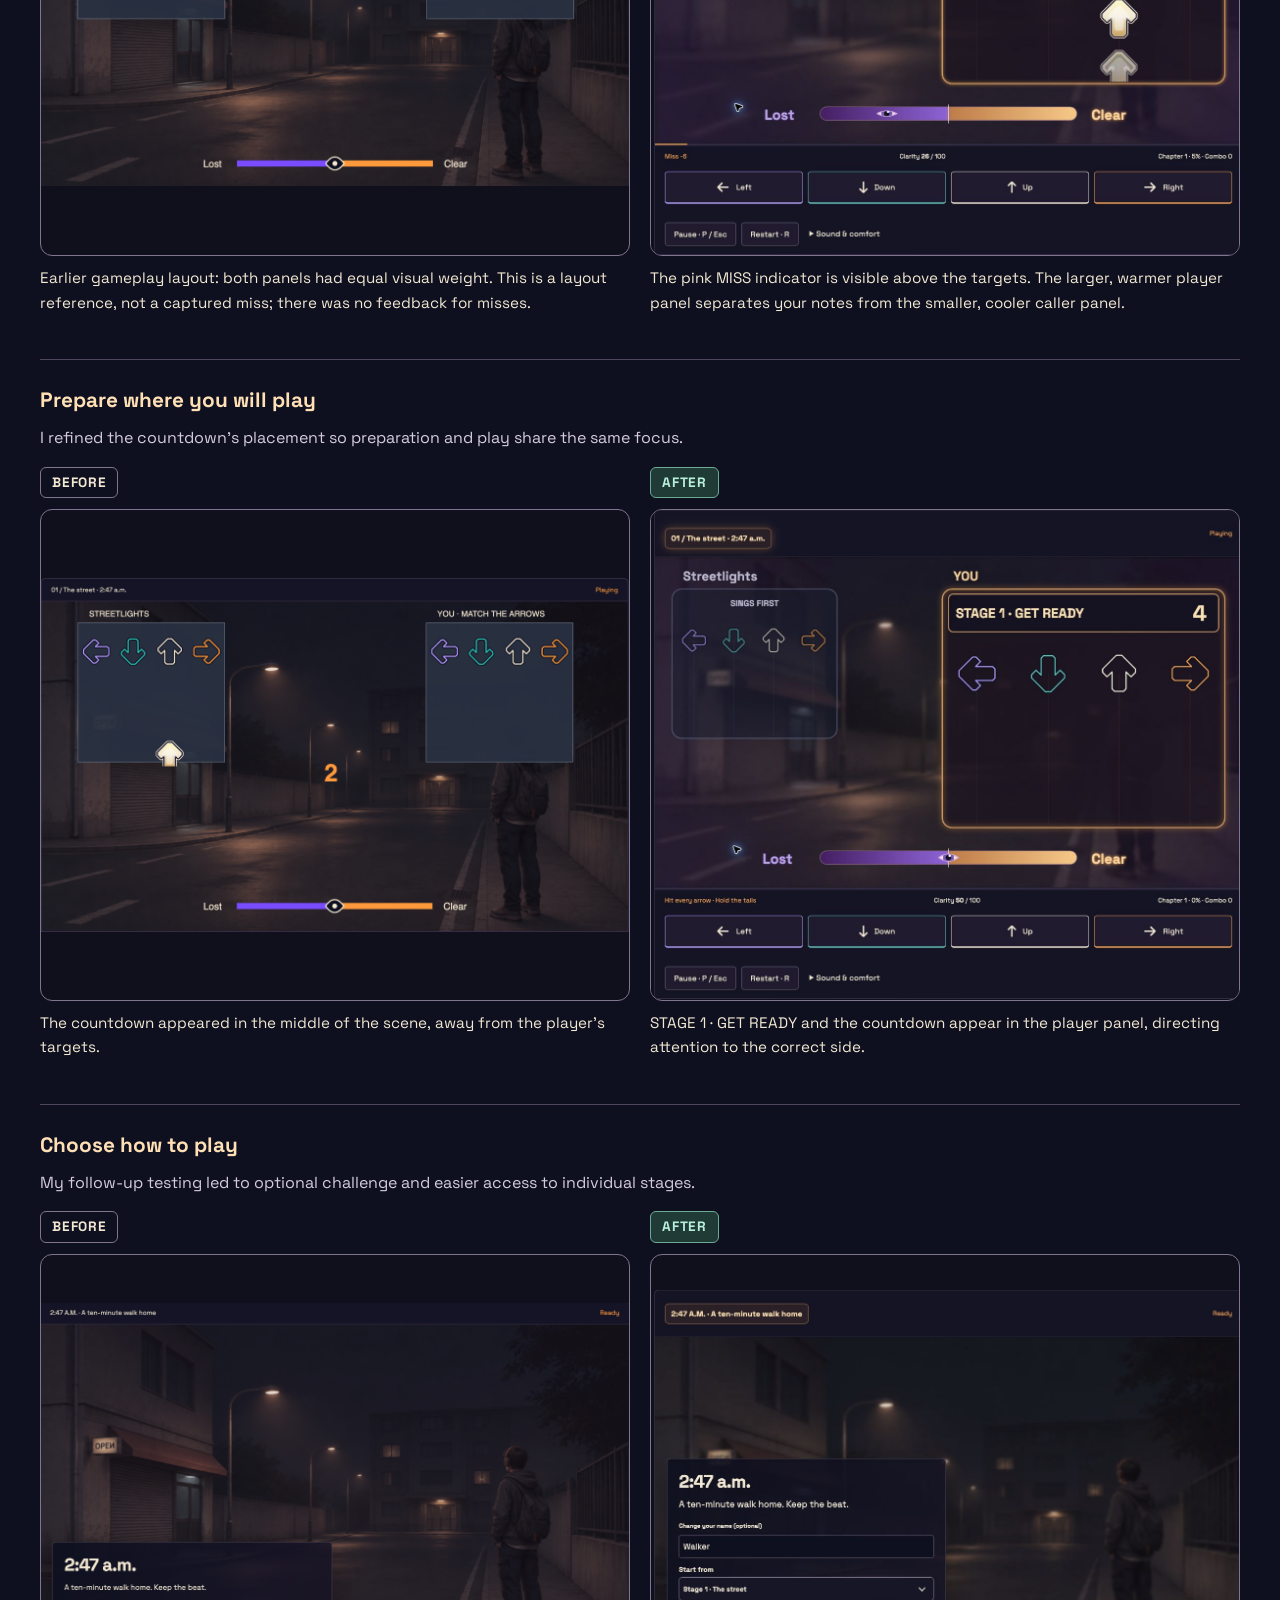
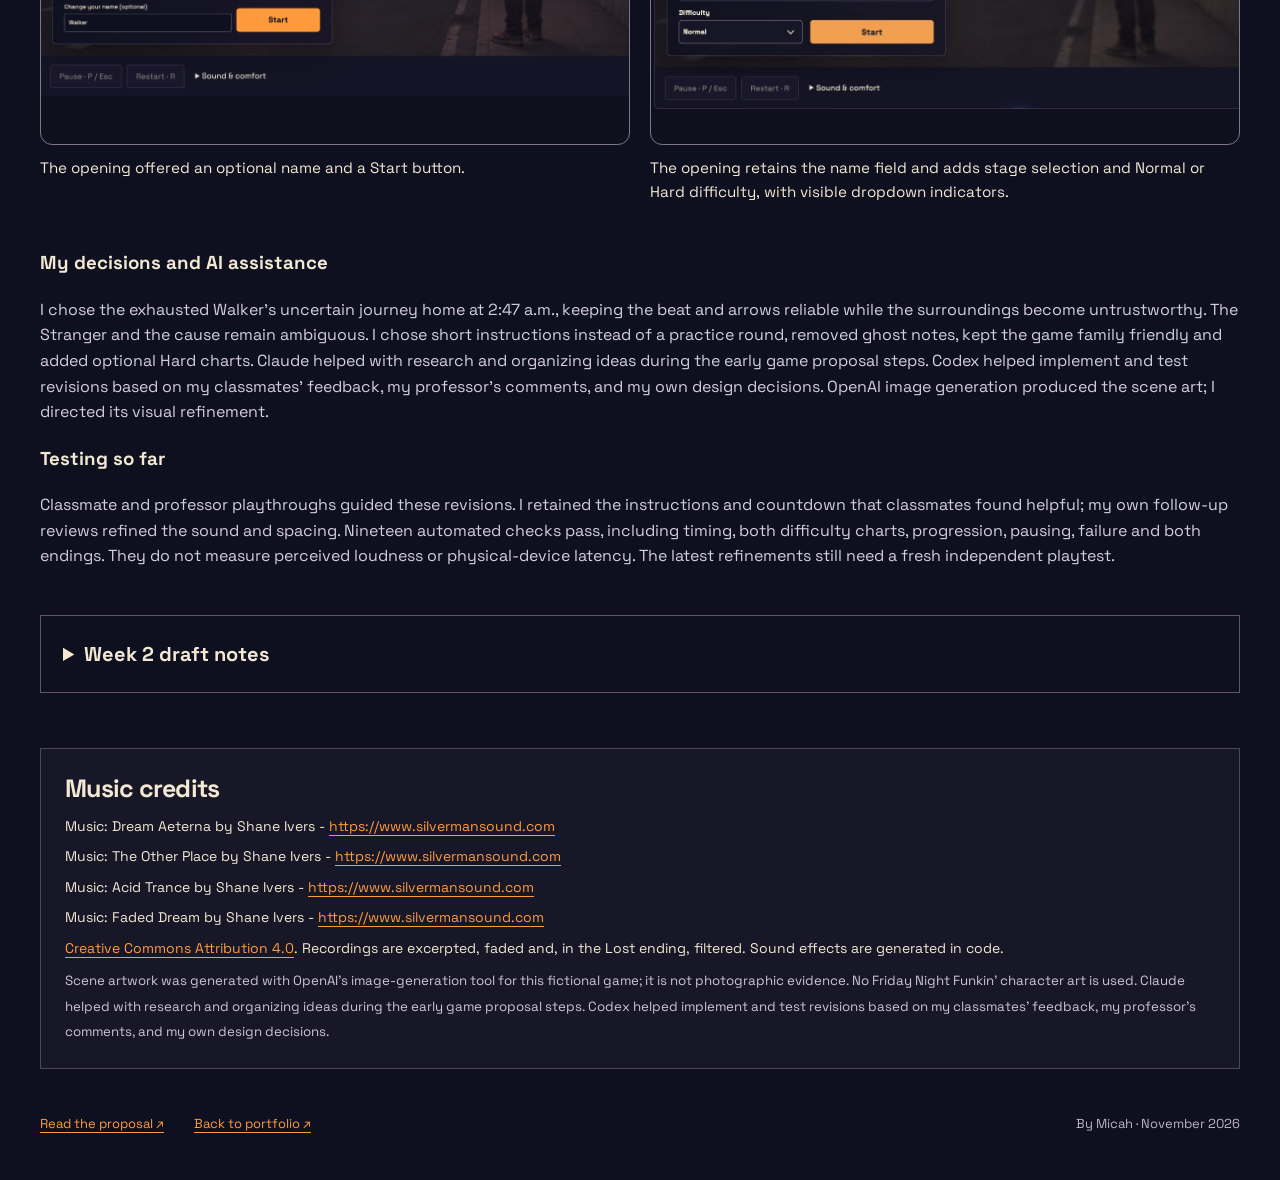
==== commit bb482328: "Refine Hallucination Hysteria and document feedback with screenshot comparisons" ====
--- a/hallucination-hysteria-game/index.html
+++ b/hallucination-hysteria-game/index.html
@@ -3,44 +3,44 @@
 <head>
 <meta charset="utf-8">
 <meta name="viewport" content="width=device-width, initial-scale=1">
-<title>Hallucination Hysteria · Play the first draft</title>
+<title>Hallucination Hysteria · Play the game</title>
 <link rel="icon" href="data:,">
 <link rel="preconnect" href="https://fonts.googleapis.com">
 <link rel="preconnect" href="https://fonts.gstatic.com" crossorigin>
 <link href="https://fonts.googleapis.com/css2?family=Barlow:wght@400;500;600&amp;family=Space+Grotesk:wght@400;500;700&amp;display=swap" rel="stylesheet">
-<link rel="stylesheet" href="style.css">
-<script defer src="rules.js"></script><script defer src="charts.js"></script><script defer src="app.js?v=20261107-sharp-intro"></script>
+<link rel="stylesheet" href="style.css?v=20261117-class-feedback">
+<script defer src="rules.js"></script><script defer src="charts.js"></script><script defer src="app.js?v=20261117-class-feedback"></script>
 <link rel="stylesheet" href="../portfolio-nav.css"></head>
 <body>
 <a class="skip" href="#game">Skip to game</a>
-<nav class="portfolio-nav" aria-label="Portfolio"><a href="../index.html">Home</a><a href="../album-cover.html">Album cover</a><a href="../future-home.html">Future Home</a><a href="../hallucination-hysteria.html">Game proposal</a><a href="index.html" aria-current="page">Hallucination Hysteria draft</a></nav>
+<nav class="portfolio-nav" aria-label="Portfolio"><a href="../index.html">Home</a><a href="../album-cover.html">Album cover</a><a href="../future-home.html">Future Home</a><a href="../hallucination-hysteria.html">Game proposal</a><a href="index.html" aria-current="page">Hallucination Hysteria</a></nav>
 <main>
-<header class="masthead"><div><p class="eyebrow">AI for Design / Week 02 / Playable first draft</p><h1>Hallucination <span>Hysteria</span></h1></div><p class="tagline">A ten-minute walk home.<br>Something is wrong.</p></header>
+<header class="masthead"><div><p class="eyebrow">AI for Design / Week 03 / Test, refine, and publish</p><h1>Hallucination <span>Hysteria</span></h1></div><p class="tagline">A ten-minute walk home.<br>Something is wrong.</p></header>
 <section id="game" aria-label="Hallucination Hysteria game">
-<div class="game-top"><span id="stage-label">2:47 A.M. · A ten-minute walk home</span><span id="state-label">Ready</span></div>
-<p class="objective" id="objective" hidden>Get home before the street stops making sense.</p><div class="stage-wrap"><canvas role="img" id="stage" width="960" height="540" aria-label="Game stage: caller on the left, your arrows on the right. Use the controls below.">A rhythm game with four arrow lanes. JavaScript and sound are needed to play.</canvas><div class="message" id="message"><div><p class="eyebrow" id="message-kicker">Before you begin</p><h2 id="message-title">2:47 a.m.</h2><p id="message-text">A ten-minute walk home. Keep the beat.</p></div><div class="message-actions"><label id="name-label">Change your name (optional) <input type="text" id="player-name" maxlength="18" value="Walker" autocomplete="off"></label><button id="main-action" type="button" disabled>Start</button><button id="back-action" type="button" hidden>Back to title</button></div></div>
+<div class="game-top"><span id="stage-label">2:47 A.M. · A ten-minute walk home</span><p class="ending-reminder" id="ending-reminder" hidden>Final stage goal: finish above 50 clarity for the Clear ending.</p><span id="state-label">Ready</span></div>
+<p class="objective" id="objective" hidden>Get home before the street stops making sense.</p><div class="stage-wrap"><div class="lane-tags" id="lane-tags" hidden><span id="caller-tag">Streetlights <small>sings first</small></span><span class="you-tag">YOU <small>match these arrows</small></span></div><div id="near-feedback" class="near-feedback" hidden></div><canvas role="img" id="stage" width="960" height="540" aria-label="Game stage: caller on the left, your arrows on the right. Use the controls below.">A rhythm game with four arrow lanes. JavaScript and sound are needed to play.</canvas><div class="message" id="message"><div><p class="eyebrow" id="message-kicker">Before you begin</p><h2 id="message-title">2:47 a.m.</h2><p id="message-text">A ten-minute walk home. Keep the beat.</p></div><div class="message-actions"><label id="name-label">Change your name (optional) <input type="text" id="player-name" maxlength="18" value="Walker" autocomplete="off"></label><label id="difficulty-label">Difficulty <span class="select-shell"><select id="difficulty"><option value="normal">Normal</option><option value="hard">Hard · extra notes</option></select><span class="select-chevron" aria-hidden="true">⌄</span></span></label><label id="start-stage-label">Start from <span class="select-shell"><select id="start-stage"><option value="1">Stage 1 · The street</option><option value="2">Stage 2 · The Stranger</option><option value="3">Stage 3 · Your room</option></select><span class="select-chevron" aria-hidden="true">⌄</span></span></label><button id="main-action" type="button" disabled>Start</button><button id="skip-story" type="button" hidden>Skip story</button><button id="back-action" type="button" hidden>Back to title</button></div></div>
 </div>
 <div class="journey-track" aria-hidden="true"><span id="journey-fill"></span></div><div class="hud"><span id="judgment">Hit every arrow · Hold the tails</span><span>Clarity <strong id="clarity-number">50</strong> / 100</span><span id="progress">Street → Stranger → Home</span></div>
 <div class="tap-pads" role="group" aria-label="Arrow controls"><button type="button" data-lane="0" aria-label="Left arrow"><span aria-hidden="true">←</span>Left</button><button type="button" data-lane="1" aria-label="Down arrow"><span aria-hidden="true">↓</span>Down</button><button type="button" data-lane="2" aria-label="Up arrow"><span aria-hidden="true">↑</span>Up</button><button type="button" data-lane="3" aria-label="Right arrow"><span aria-hidden="true">→</span>Right</button></div>
 <div id="ending-credits" hidden></div>
-<div class="toolbar"><button id="pause" type="button" disabled>Pause · P / Esc</button><button id="restart" type="button" disabled>Restart · R</button><details><summary>Sound &amp; comfort</summary><div class="settings"><output id="offset-value" for="offset">0 ms</output><label>Audio offset<input id="offset" type="range" min="-200" max="200" step="5" value="0"></label><p>Positive values move notes later relative to the music. Adjust while paused or before playing.</p><label>Volume<input id="volume" type="range" min="0" max="100" value="30"></label><label class="check"><input id="reduced" type="checkbox"> Reduce scenery motion</label></div></details></div>
+<div class="toolbar"><button id="pause" type="button" disabled>Pause · P / Esc</button><button id="restart" type="button" disabled>Restart · R</button><details><summary>Sound &amp; comfort</summary><div class="settings"><output id="offset-value" for="offset">0 ms</output><label>Audio offset<input id="offset" type="range" min="-200" max="200" step="5" value="0"></label><p>Positive values move notes later relative to the music. Adjust while paused or before playing.</p><label>Volume<input id="volume" type="range" min="0" max="100" value="60"></label><label class="check"><input id="reduced" type="checkbox"> Reduce scenery motion</label></div></details></div>
 <p class="status" role="status" aria-live="polite" id="announcement"></p>
 <noscript><p class="notice">Enable JavaScript to play. The concept, controls and credits below remain readable.</p></noscript>
 </section>
 <div class="project-grid">
-<section><p class="eyebrow">01 / Concept</p><h2>The world slips. The arrows stay.</h2><p>At 2:47 a.m., the Walker heads home after another late night on a project they still doubt. They have barely slept in days. The ten-minute walk becomes unreliable: streetlights seem to sing, a Stranger seems to know their name, and their reflection sings first. Only the beat in their headphones can be trusted. The game never confirms why this is happening.</p><p>This revised draft develops the <a href="../hallucination-hysteria.html">Week 1 game proposal</a>, with a clearer narrative arc and denser arrow patterns. It removes the proposal’s tutorial and ghost notes following the first playtest.</p></section>
-<section><p class="eyebrow">02 / Controls</p><h2>Four directions. One beat.</h2><ul><li>Arrow keys or A / S / W / D: Left / Down / Up / Right. On touch screens, use the pads.</li><li>Hit every arrow at its matching target on the right. Hold a key or pad through the whole tail. There are no decoy notes.</li><li>Perfect: +3 clarity. Good: +2. Miss: −6 in Stage 1; −4 in Stages 2–3. Completed hold: +2. Empty or too-early presses do nothing. Perfect allows ±70 ms; Good allows ±150 ms.</li><li>P or Esc: pause/resume. R: restart this stage. Leaving the window pauses; press Resume to continue.</li><li>Clarity starts at 50 each stage. Above 50 at the end of the room gives the Clear ending.</li></ul></section>
-<section><p class="eyebrow">03 / Current version</p><h2>A first walk home.</h2><p>Start opens three short story screens before the first song. A short instruction screen and four-second countdown prepare you for the first song. Three charts build from steady steps to syncopation and holds. The final level has fewer rapid clusters and a smaller miss penalty. Three-screen, music-backed transitions connect the street, bus stop and bedroom. Transitions and failure screens wait for you to start. The default character name is Walker.</p><p>Still rough: hand-authored charts, mostly still cinematic artwork and procedural tones. Input uses the audio presentation clock and event timestamps, with a more forgiving hit window. The supplied music downbeats and physical-device latency still need listening tests.</p></section>
+<section><p class="eyebrow">01 / Concept</p><h2>The world slips. The arrows stay.</h2><p>At 2:47 a.m., the Walker heads home after another late night on a project they still doubt. They have barely slept in days. The ten-minute walk becomes unreliable: streetlights seem to sing, a Stranger seems to know their name, and their reflection sings first. Only the beat in their headphones can be trusted. The game never confirms why this is happening.</p><p>This game develops the <a href="../hallucination-hysteria.html">Week 1 game proposal</a>. Follow the visible arrows through three encounters, using the beat to stay grounded while the surroundings become unreliable. The game has no ghost notes.</p></section>
+<section><p class="eyebrow">02 / Controls</p><h2>Four directions. One beat.</h2><ul><li>Arrow keys or A / S / W / D: Left / Down / Up / Right. On touch screens, use the pads.</li><li>Hit every arrow at its matching target on the right. Hold a key or pad through the whole tail. There are no decoy notes.</li><li>Perfect: +3 clarity. Good: +2. Miss: −6 in Stage 1; −4 in Stages 2–3. Completed hold: +2. Normal uses the original charts. Hard adds extra notes on the beat, with the same timing and scoring. Slightly early and slightly late hits both count as Good. Off-window presses do not change your score. TOO EARLY or TOO LATE helps you adjust; GOOD includes an EARLY or LATE hint. Perfect allows ±70 ms; Good allows ±150 ms.</li><li>P or Esc: pause/resume. R: restart this stage. Leaving the window pauses; press Resume to continue.</li><li>Clarity starts at 50 each stage. Above 50 at the end of the room gives the Clear ending.</li></ul></section>
+<section class="process-note"><p class="eyebrow">03 / Process note</p><h2>Make each action understandable.</h2><h3>Feedback from my classmates and professor</h3><p>My classmates praised the late-night setting, story screens and connection between rhythm and holding onto reality. They said the instructions and countdown helped them prepare. Their suggestions focused on making the player’s arrows more distinct from the caller’s, especially on small screens, making misses visibly intensify the hallucination, and showing early or late timing. My professor appreciated the visual direction but found successful inputs hard to recognize, recommending stronger hit animations and sound to make correct timing more rewarding.</p><div class="process-evidence" id="revision-evidence"><h3>Before &amp; after: revisions you can see</h3><p>The left images are screenshots from my earlier published draft. The right images were captured from the current local game during actual play and preparation. Select any image to view it at full size.</p><article class="revision-pair"><h4>Recognize a successful hit</h4><p>My professor found successful inputs hard to recognize.</p><div class="revision-pair-grid"><figure><span class="comparison-label before">Before</span><a href="process/Screenshot%202026-11-17%20at%2010.36.57%E2%80%AFPM.png" target="_blank" rel="noopener" aria-label="View before image: Recognize a successful hit"><img src="process/Screenshot%202026-11-17%20at%2010.36.57%E2%80%AFPM.png" loading="lazy" alt="Before: A successful hit produced an arrow glow, but no timing label near the targets."></a><figcaption>A successful hit produced an arrow glow, but no timing label near the targets.</figcaption></figure><figure><span class="comparison-label after">After</span><a href="process/after-hit.jpg" target="_blank" rel="noopener" aria-label="View after image: Recognize a successful hit"><img src="process/after-hit.jpg" loading="lazy" alt="After: A mint PERFECT label and combo count sit just above the player’s targets, alongside the hit glow."></a><figcaption>A mint PERFECT label and combo count sit just above the player’s targets, alongside the hit glow.</figcaption></figure></div></article><article class="revision-pair"><h4>See when a note is missed</h4><p>Classmates asked for clearer miss feedback and a more obvious player side.</p><div class="revision-pair-grid"><figure><span class="comparison-label before">Before</span><a href="process/Screenshot%202026-11-17%20at%2011.24.49%E2%80%AFPM.png" target="_blank" rel="noopener" aria-label="View before image: See when a note is missed"><img src="process/Screenshot%202026-11-17%20at%2011.24.49%E2%80%AFPM.png" loading="lazy" alt="Before: Earlier gameplay layout: both panels had equal visual weight. This is a layout reference, not a captured miss; there was no feedback for misses."></a><figcaption>Earlier gameplay layout: both panels had equal visual weight. This is a layout reference, not a captured miss; there was no feedback for misses.</figcaption></figure><figure><span class="comparison-label after">After</span><a href="process/after-miss.jpg" target="_blank" rel="noopener" aria-label="View after image: See when a note is missed"><img src="process/after-miss.jpg" loading="lazy" alt="After: The pink MISS indicator is visible above the targets. The larger, warmer player panel separates your notes from the smaller, cooler caller panel."></a><figcaption>The pink MISS indicator is visible above the targets. The larger, warmer player panel separates your notes from the smaller, cooler caller panel.</figcaption></figure></div></article><article class="revision-pair"><h4>Prepare where you will play</h4><p>I refined the countdown’s placement so preparation and play share the same focus.</p><div class="revision-pair-grid"><figure><span class="comparison-label before">Before</span><a href="process/Screenshot%202026-11-17%20at%2010.38.39%E2%80%AFPM.png" target="_blank" rel="noopener" aria-label="View before image: Prepare where you will play"><img src="process/Screenshot%202026-11-17%20at%2010.38.39%E2%80%AFPM.png" loading="lazy" alt="Before: The countdown appeared in the middle of the scene, away from the player’s targets."></a><figcaption>The countdown appeared in the middle of the scene, away from the player’s targets.</figcaption></figure><figure><span class="comparison-label after">After</span><a href="process/after-countdown.jpg" target="_blank" rel="noopener" aria-label="View after image: Prepare where you will play"><img src="process/after-countdown.jpg" loading="lazy" alt="After: STAGE 1 · GET READY and the countdown appear in the player panel, directing attention to the correct side."></a><figcaption>STAGE 1 · GET READY and the countdown appear in the player panel, directing attention to the correct side.</figcaption></figure></div></article><article class="revision-pair"><h4>Choose how to play</h4><p>My follow-up testing led to optional challenge and easier access to individual stages.</p><div class="revision-pair-grid"><figure><span class="comparison-label before">Before</span><a href="process/Screenshot%202026-11-17%20at%2011.22.48%E2%80%AFPM.png" target="_blank" rel="noopener" aria-label="View before image: Choose how to play"><img src="process/Screenshot%202026-11-17%20at%2011.22.48%E2%80%AFPM.png" loading="lazy" alt="Before: The opening offered an optional name and a Start button."></a><figcaption>The opening offered an optional name and a Start button.</figcaption></figure><figure><span class="comparison-label after">After</span><a href="process/after-opening.jpg" target="_blank" rel="noopener" aria-label="View after image: Choose how to play"><img src="process/after-opening.jpg" loading="lazy" alt="After: The opening retains the name field and adds stage selection and Normal or Hard difficulty, with visible dropdown indicators."></a><figcaption>The opening retains the name field and adds stage selection and Normal or Hard difficulty, with visible dropdown indicators.</figcaption></figure></div></article></div><h3>My decisions and AI assistance</h3><p>I chose the exhausted Walker’s uncertain journey home at 2:47 a.m., keeping the beat and arrows reliable while the surroundings become untrustworthy. The Stranger and the cause remain ambiguous. I chose short instructions instead of a practice round, removed ghost notes, kept the game family friendly and added optional Hard charts. Claude helped with research and organizing ideas during the early game proposal steps. Codex helped implement and test revisions based on my classmates’ feedback, my professor’s comments, and my own design decisions. OpenAI image generation produced the scene art; I directed its visual refinement.</p><h3>Testing so far</h3><p>Classmate and professor playthroughs guided these revisions. I retained the instructions and countdown that classmates found helpful; my own follow-up reviews refined the sound and spacing. Nineteen automated checks pass, including timing, both difficulty charts, progression, pausing, failure and both endings. They do not measure perceived loudness or physical-device latency. The latest refinements still need a fresh independent playtest.</p></section><details class="week-two"><summary>Week 2 draft notes</summary><section><p class="eyebrow">03 / Current version</p><h2>A first walk home.</h2><p>Start opens three short story screens before the first song. A short instruction screen and four-second countdown prepare you for the first song. Three charts build from steady steps to syncopation and holds. The final level has fewer rapid clusters and a smaller miss penalty. Three-screen, music-backed transitions connect the street, bus stop and bedroom. Transitions and failure screens wait for you to start. The default character name is Walker.</p><p>Still rough: hand-authored charts, mostly still cinematic artwork and procedural tones. Input uses the audio presentation clock and event timestamps, with a more forgiving hit window. The supplied music downbeats and physical-device latency still need listening tests.</p></section>
 <section><p class="eyebrow">04 / One improvement after testing</p><h2>Give the player time to get ready.</h2><p>My friend clicked Start, and I was not sure they knew they could change the name. The countdown was too quick: they missed the first notes while working out what was happening. It took a couple of tries to learn the arrow timing.</p><p>I made the name field explicitly optional and editable, added a short instruction screen after the opening dialogue, and extended the first-stage countdown to four seconds. I also centered the arrow panels and gave them a muted contrasting fill and border. These changes aim to help a new player prepare without adding a practice round. After a follow-up test, I reported that the revised opening passed the friend test.</p></section>
 <section><p class="eyebrow">05 / One useful AI exchange</p><h2>Preparation without a practice round.</h2><p>Summary of our exchange: I reported that my friend missed the opening notes and needed clearer preparation. AI offered two options: a short instruction screen with a slower countdown, or an interactive practice round. I chose the instruction screen and slower countdown because I wanted clear preparation without a practice round. This kept the story opening while giving the player time to understand the controls.</p></section>
 <section><p class="eyebrow">06 / Next week</p><h2>Listen. Test. Refine.</h2><p>Playtest the revised story with three first-time players: can they explain where the Walker is going and what feels wrong? Check the music downbeats, calibrate device offsets, tune chart density and improve character motion.</p><p>Test touch play on a physical phone, including quick repeated taps and overlapping holds. Publish the refined version only after review.</p></section>
-</div><section class="credits" id="music-credits"><h2>Music credits</h2>
+</details></div><section class="credits" id="music-credits"><h2>Music credits</h2>
 <p>Music: Dream Aeterna by Shane Ivers - <a href="https://www.silvermansound.com">https://www.silvermansound.com</a></p>
 <p>Music: The Other Place by Shane Ivers - <a href="https://www.silvermansound.com">https://www.silvermansound.com</a></p>
 <p>Music: Acid Trance by Shane Ivers - <a href="https://www.silvermansound.com">https://www.silvermansound.com</a></p>
 <p>Music: Faded Dream by Shane Ivers - <a href="https://www.silvermansound.com">https://www.silvermansound.com</a></p>
 <p><a href="https://creativecommons.org/licenses/by/4.0/">Creative Commons Attribution 4.0</a>. Recordings are excerpted, faded and, in the Lost ending, filtered. Sound effects are generated in code.</p>
-<small>Scene artwork was generated with OpenAI’s image-generation tool for this fictional game; it is not photographic evidence. No Friday Night Funkin’ character art is used. Claude helped with research and organizing; Codex implemented this draft with Micah’s direction.</small></section>
+<small>Scene artwork was generated with OpenAI’s image-generation tool for this fictional game; it is not photographic evidence. No Friday Night Funkin’ character art is used. Claude helped with research and organizing ideas during the early game proposal steps. Codex helped implement and test revisions based on my classmates’ feedback, my professor’s comments, and my own design decisions.</small></section>
 <footer><a href="../hallucination-hysteria.html">Read the proposal ↗</a><a href="../index.html">Back to portfolio ↗</a><span>By Micah · November 2026</span></footer>
 </main>
 </body></html>
--- a/hallucination-hysteria-game/style.css
+++ b/hallucination-hysteria-game/style.css
@@ -26,3 +26,93 @@
 .message-actions{flex-direction:column;align-items:stretch}.message-actions #main-action{min-width:0}
 .dialogue-bar{display:block;padding:12px}.dialogue-bar p{margin-top:4px;font-size:13px}.objective{padding:10px 12px}
 }
+
+/* Final-week interface and process notes. */
+.game-top{font-family:'Space Grotesk',sans-serif;gap:12px;flex-wrap:wrap}
+#stage-label{padding:7px 12px;border:1px solid #a76b45;border-radius:9px;background:#2c1f29;color:#ffdcaa;font-weight:700;font-size:16px}
+#skip-story{background:transparent;color:#e6d9ee;border-color:#87718e}
+.process-note{grid-column:1/-1}.process-note li{margin-bottom:12px}.week-two{grid-column:1/-1;padding:22px;border:1px solid #67506c}.week-two summary{cursor:pointer;font-size:20px;font-weight:700}.week-two section{margin-top:28px}
+@media(max-width:600px){#stage-label{font-size:14px}.game-top{align-items:center}.message-actions{display:flex;flex-wrap:wrap;gap:10px}.message-actions button{min-height:48px}.message-actions label{width:100%}}
+
+.lane-tags{display:none}.near-feedback{display:none}
+@media(max-width:600px){
+.lane-tags:not([hidden]){position:relative;order:-2;width:100%;display:grid;grid-template-columns:46% 54%;gap:0;pointer-events:none;padding:8px 6px;background:#151322}
+.lane-tags span{font-size:12px;font-weight:700;line-height:1.2;color:#d1c9e2;background:#171627e8;border:1px solid #686078;border-radius:5px;padding:4px;justify-self:start;max-width:100%}
+.lane-tags .you-tag{font-size:14px;color:#ffd69d;border-color:#b77d4b;padding:7px 9px}.lane-tags small{display:block;margin-top:5px;font-size:11px;font-weight:500;line-height:1.4}
+.near-feedback:not([hidden]):not(:empty){display:block;position:absolute;z-index:3;left:47%;top:86px;right:8px;padding:4px;background:#171024e8;border:1px solid #b294b4;border-radius:5px;color:#ffdfb5;font-size:12px;font-weight:700;line-height:1.25;pointer-events:none}
+}
+
+.chapter-entry{animation:chapter-settle 1s ease-out both}@keyframes chapter-settle{from{transform:translateY(12px);box-shadow:0 0 24px #ff9a3c66}to{transform:none;box-shadow:none}}@media(prefers-reduced-motion:reduce){.chapter-entry{animation:none}}
+
+/* Feedback stays above the canvas, visible without scrolling past the lanes. */
+.near-feedback:not([hidden]){display:block;position:relative;inset:auto;min-height:46px;padding:10px 16px;background:#211a2e;color:#ffe0b5;border-top:1px solid #926342;font-size:15px;font-weight:700;line-height:1.4;text-align:center;pointer-events:none}
+.stage-wrap{display:flex;flex-direction:column}.stage-wrap canvas{order:0}.stage-wrap .near-feedback{order:-1;flex-shrink:0}.stage-wrap .message{order:2}
+#difficulty-label{display:flex;flex-direction:column;gap:6px}#difficulty{background:#171627;color:#f3e8d2;border:1px solid #95849f;border-radius:6px;min-height:44px;padding:8px;font:inherit}
+@media(max-width:600px){.near-feedback:not([hidden]):not(:empty){position:relative;inset:auto;min-height:46px;font-size:14px;border-radius:0;padding:10px 12px}.near-feedback:not([hidden]):empty{display:block}#difficulty-label{width:100%}}
+
+/* Text equivalent for the result drawn in the reserved pocket below your lanes. */
+.stage-wrap .near-feedback:not([hidden]){position:absolute;order:0;width:1px;height:1px;min-height:0;padding:0;border:0;overflow:hidden;clip-path:inset(50%);white-space:nowrap}
+
+.ending-reminder{margin:0;padding:10px 20px;border-top:1px solid #67506c;background:#211a2e;color:#ffe0ae;text-align:center;font-size:14px;line-height:1.5}.cinematic .ending-reminder{display:none}
+
+.ending-reminder{padding:14px 20px;background:#ffe0a0;color:#201626;border-top:2px solid #fff2d4;border-bottom:2px solid #b78354;font-size:18px;font-weight:700;line-height:1.5}
+
+#start-stage-label{display:flex;flex-direction:column;gap:6px}#start-stage{background:#171627;color:#f3e8d2;border:1px solid #95849f;border-radius:6px;min-height:44px;padding:8px;font:inherit;max-width:100%}
+
+/* A consistent form grid keeps title controls aligned with the story card. */
+.title-screen .message-actions{display:grid;grid-template-columns:minmax(0,1fr) minmax(0,1fr);gap:14px 16px;align-items:end;margin-top:22px}
+.title-screen .message-actions #name-label,.title-screen .message-actions #start-stage-label{grid-column:1/-1}
+.title-screen .message-actions label{display:flex;flex-direction:column;gap:6px;font-size:12px;font-weight:600;line-height:1.4;min-width:0;width:100%}
+.title-screen .message-actions input,.title-screen .message-actions select{width:100%;height:46px;min-height:46px;margin:0;padding:10px 12px;font-family:inherit;font-size:14px;font-weight:400;line-height:1.4;border-radius:6px}
+.title-screen .message-actions #main-action{min-width:0;width:100%;height:46px;padding:10px 16px;font-size:15px}
+.title-screen #difficulty-label{grid-row:3;grid-column:1}.title-screen #main-action{grid-row:3;grid-column:2}
+
+.title-screen .message-actions label{font-size:16px;gap:8px}.title-screen .message-actions input,.title-screen .message-actions select{font-size:18px;height:52px;min-height:52px}.title-screen .message-actions #main-action{font-size:19px;height:52px}.title-screen .stage-wrap .message p{font-size:18px;line-height:1.5}
+
+/* Reserve the reminder slot even when hidden: the playfield never shifts. */
+.game-top{display:grid;grid-template-columns:minmax(0,1fr) minmax(0,1.3fr) auto;align-items:center;min-height:96px;gap:16px}
+.game-top .ending-reminder{display:block;margin:0;padding:8px 12px;background:#ffe0a0;color:#201626;border:1px solid #b78354;border-radius:6px;font-size:16px;line-height:1.4;text-align:center}
+.game-top .ending-reminder[hidden]{display:block!important;visibility:hidden}
+#stage-label{justify-self:start}#state-label{justify-self:end}
+@media(max-width:760px){.game-top{grid-template-columns:minmax(0,1fr) auto;gap:8px;min-height:126px}.game-top .ending-reminder{grid-row:2;grid-column:1/-1;min-height:62px;font-size:15px;display:flex;align-items:center;justify-content:center}.game-top .ending-reminder[hidden]{display:flex!important}#state-label{grid-row:1;grid-column:2}}
+
+.game-top .ending-reminder{background:#292033;color:#ffe0b5;border:1px solid #b78354;border-left:3px solid #ff9a3c}
+#game:not(.title-screen) .message-actions{display:flex;flex-direction:row;flex-wrap:wrap;justify-content:flex-start;align-items:center;gap:12px;text-align:left}
+#game:not(.title-screen) .message-actions button{font-size:17px;min-height:50px;padding:12px 20px}
+#game:not(.title-screen) .message-actions #skip-story{font-size:16px}
+
+/* Compact starting form; larger buttons remain limited to story cards. */
+.title-screen .message-actions label{font-size:14px;gap:7px}
+.title-screen .message-actions input,.title-screen .message-actions select{font-size:16px;font-weight:400;height:46px;min-height:46px;line-height:1.4}
+.title-screen .message-actions #main-action{font-size:17px;height:46px;min-height:46px}
+.title-screen .message-actions select{appearance:none;-webkit-appearance:none;padding:10px 44px 10px 14px;background-image:url("data:image/svg+xml,%3Csvg xmlns='http://www.w3.org/2000/svg' width='16' height='10' viewBox='0 0 16 10'%3E%3Cpath d='M2 2l6 6 6-6' fill='none' stroke='%23f3e8d2' stroke-width='1.7'/%3E%3C/svg%3E");background-repeat:no-repeat;background-position:right 14px center;background-size:16px 10px}
+
+/* CSS chevron stays visible without an external or embedded image. */
+.title-screen .message-actions select{background-image:linear-gradient(45deg,transparent 50%,#f3e8d2 50%),linear-gradient(135deg,#f3e8d2 50%,transparent 50%);background-position:calc(100% - 21px) 50%,calc(100% - 14px) 50%;background-size:7px 7px,7px 7px;background-repeat:no-repeat}
+@media(forced-colors:active){.title-screen .message-actions select{appearance:auto;-webkit-appearance:auto;background-image:none}}
+
+.title-screen .select-shell{position:relative;display:block;width:100%;min-width:0}
+.title-screen .message-actions .select-shell select{background-image:none!important;padding-right:48px}
+.title-screen .select-chevron{position:absolute;right:15px;top:50%;transform:translateY(-60%);font-family:system-ui,sans-serif;font-size:28px;font-weight:700;line-height:1;color:#f3e8d2;pointer-events:none}
+.title-screen .message-actions input,.title-screen .message-actions select{font-size:17px}
+
+.title-screen .message-actions .select-shell select{border-radius:14px;height:48px;min-height:48px;padding:0 48px 0 14px;line-height:normal;vertical-align:middle}
+.title-screen .select-chevron{width:10px;height:10px;right:19px;top:50%;transform:translateY(-70%) rotate(45deg);border-right:2px solid #f3e8d2;border-bottom:2px solid #f3e8d2;font-size:0;line-height:0}
+.title-screen .message-actions #main-action{height:48px;min-height:48px}
+
+.revision-comparison{display:grid;grid-template-columns:repeat(3,minmax(0,1fr));gap:16px;margin:18px 0 28px}.revision-comparison article{padding:18px;border:1px solid #67506c;border-radius:10px;background:#211a2e}.revision-comparison h4{margin:0 0 12px;color:#ffe0b5;font-size:18px}.revision-comparison p{font-size:15px;line-height:1.6}.revision-comparison p:last-child{margin-bottom:0}@media(max-width:760px){.revision-comparison{grid-template-columns:1fr}}
+
+.process-evidence figure{margin:1.5rem 0}.process-evidence img{display:block;width:100%;height:auto;border:1px solid #80748e;border-radius:12px}.process-evidence figcaption{margin-top:.65rem;line-height:1.6}
+
+/* Paired evidence from the published draft and current local game. */
+.revision-pair{margin:2rem 0 2.75rem;padding-top:1.5rem;border-top:1px solid #51465f}
+.revision-pair h4{font-size:1.3rem;margin:0 0 .5rem;color:#ffe0b5}
+.revision-pair-grid{display:grid;grid-template-columns:repeat(2,minmax(0,1fr));gap:1.25rem;margin-top:1rem}
+.process-evidence .revision-pair figure{margin:0;min-width:0}
+.comparison-label{display:inline-block;margin-bottom:.65rem;padding:.25rem .7rem;border:1px solid #80748e;border-radius:6px;font-weight:700;letter-spacing:.05em;text-transform:uppercase;font-size:.85rem}
+.comparison-label.after{color:#b8f0db;border-color:#6caa96;background:#203b36}
+.revision-pair-grid a{display:block;border-radius:12px;background:#10101d}
+.revision-pair-grid a:focus-visible{outline:3px solid #ff9d42;outline-offset:4px}
+.process-evidence .revision-pair img{aspect-ratio:6/5;object-fit:contain;box-sizing:border-box}
+.process-evidence .revision-pair figcaption{font-size:.95rem}
+@media(max-width:700px){.revision-pair-grid{grid-template-columns:1fr;gap:1.5rem}.process-evidence .revision-pair img{aspect-ratio:auto}.revision-pair{margin-bottom:2rem}}
